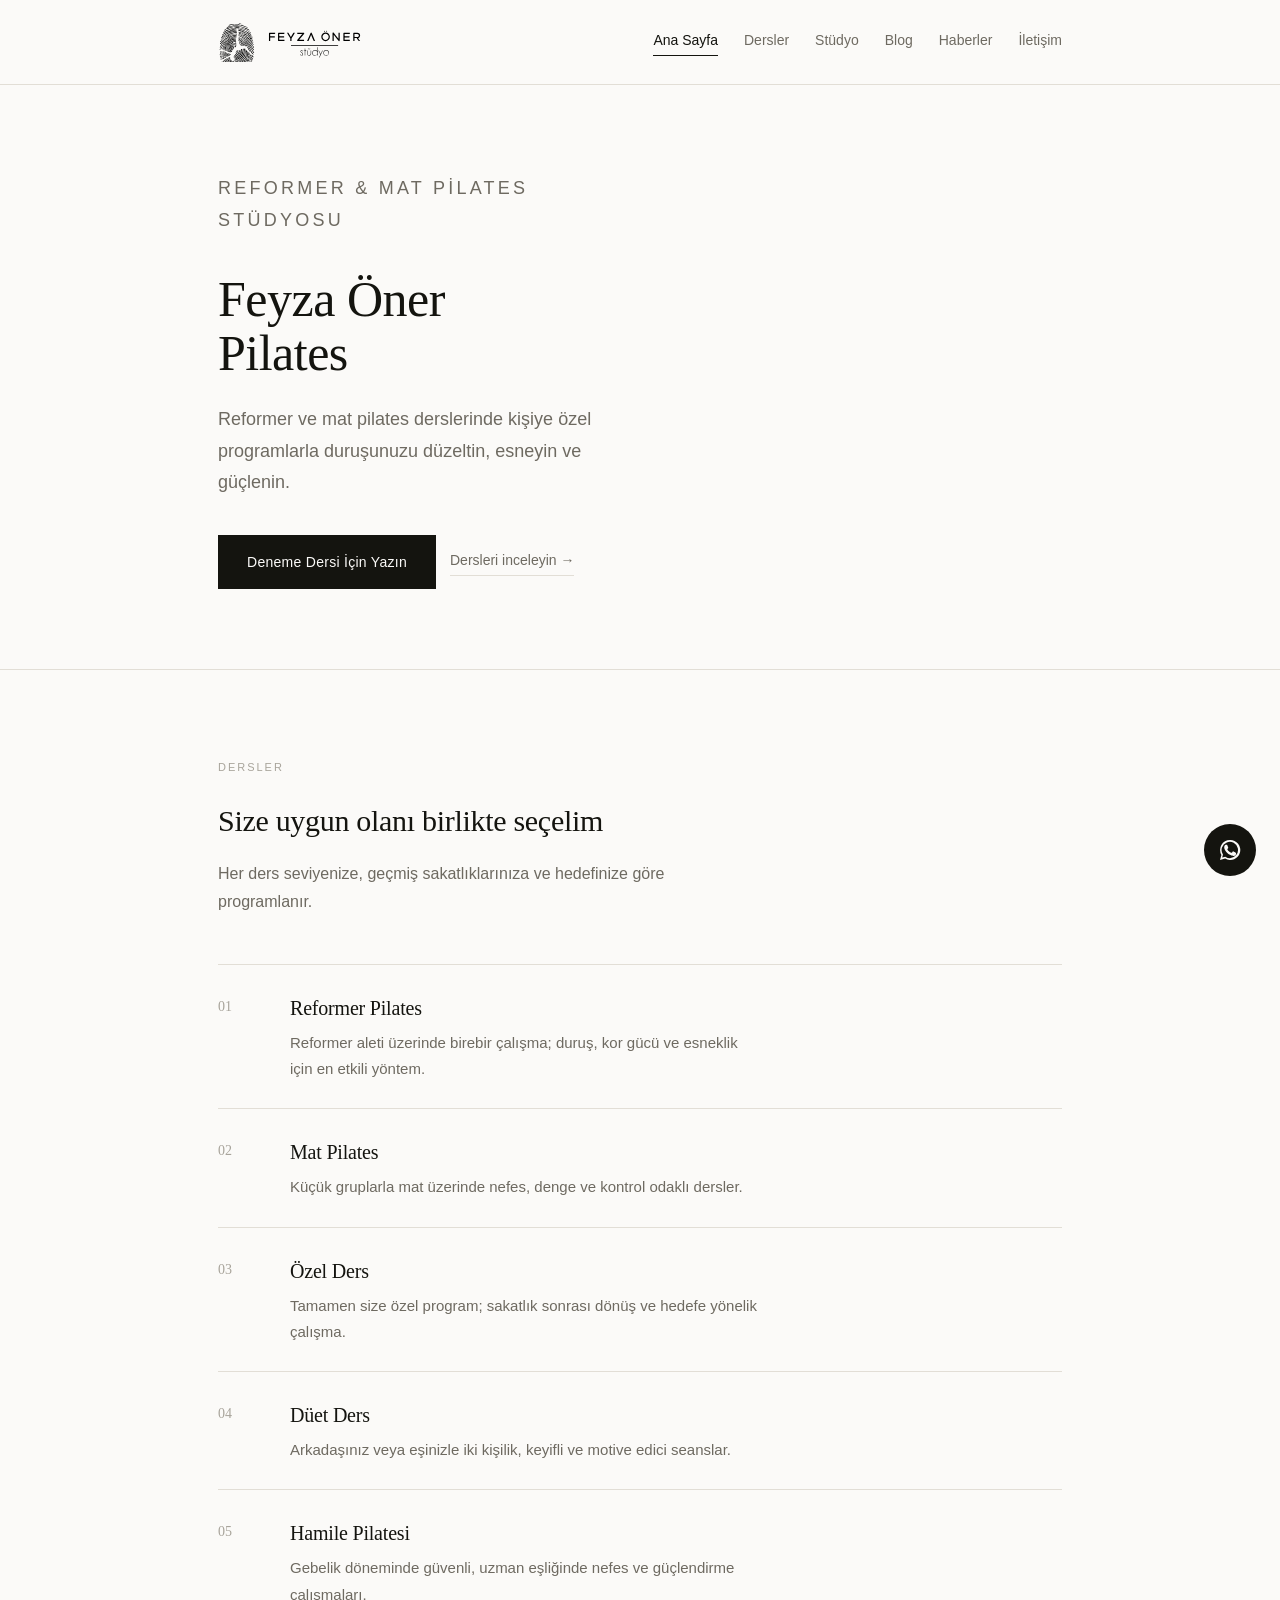
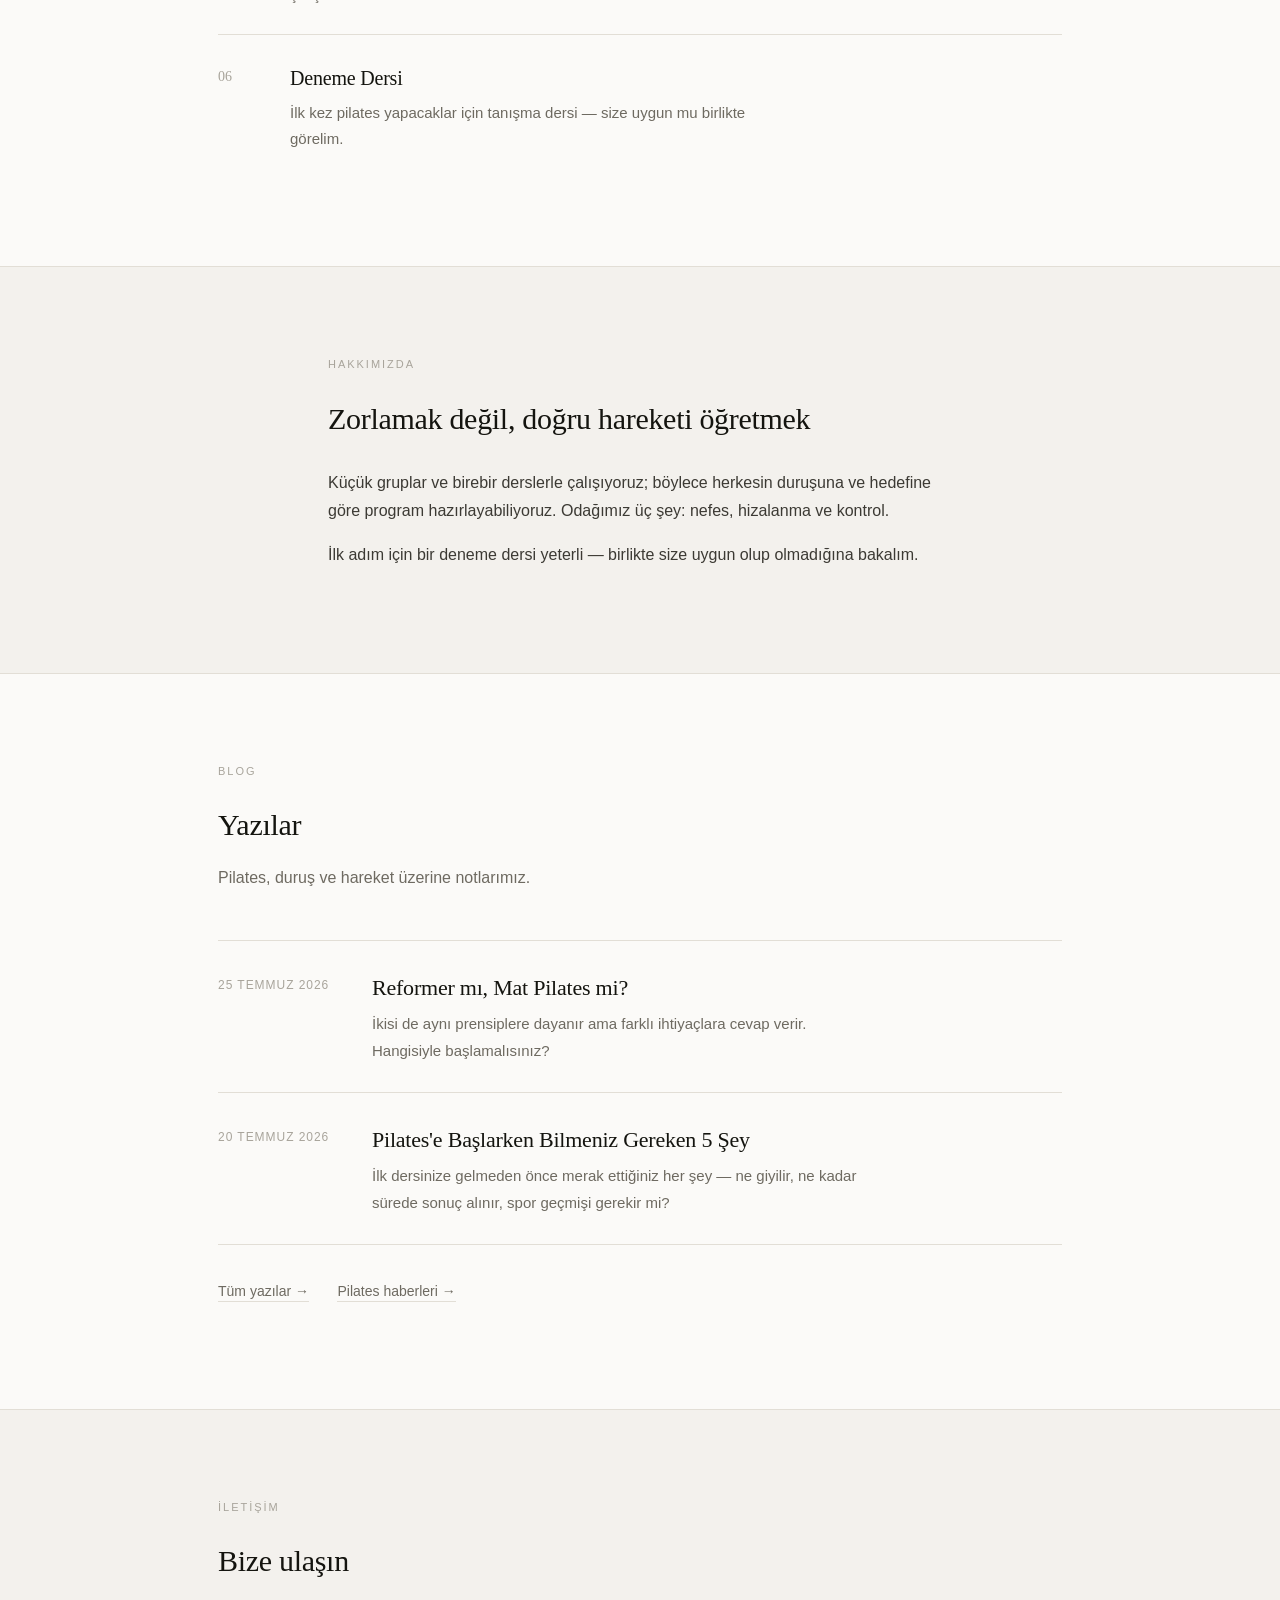
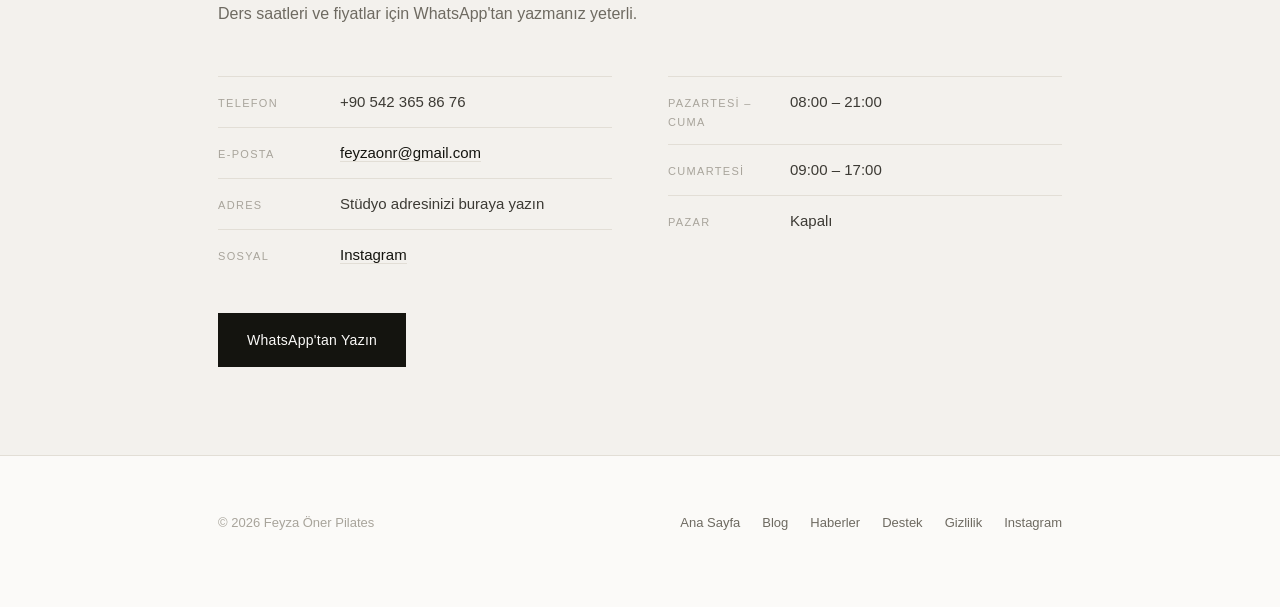
==== index.html @ 28e69641 "Site: tanitim sayfalari, blog, haberler, galeri ve otomatik is akislari" ====
<!doctype html>
<html lang="tr">
<head>
<meta charset="utf-8" />
<meta name="viewport" content="width=device-width, initial-scale=1" />
<title>Feyza Öner Pilates — Reformer ve Mat Pilates Stüdyosu</title>
<meta name="description" content="Reformer ve mat pilates dersleri, kişiye özel programlar. Deneme dersi için WhatsApp'tan yazın." />
<link rel="icon" type="image/png" href="medya/favicon.png" />
<link rel="apple-touch-icon" href="medya/favicon.png" />
<link rel="stylesheet" href="style.css" />
</head>
<body>

<header class="nav"><div class="nav-inner" data-nav></div></header>

<div class="hero">
  <div class="wrap hero-grid">
    <div class="hero-metin">
      <p class="eyebrow">Reformer &amp; Mat Pilates Stüdyosu</p>
      <h1 data-site="studyoAdi">Feyza Öner Pilates</h1>
      <p data-site="aciklama"></p>
      <div class="btn-row">
        <a class="btn btn-wa" data-wa="Merhaba, deneme dersi için bilgi almak istiyorum.">Deneme Dersi İçin Yazın</a>
        <a class="link-arrow" href="#dersler">Dersleri inceleyin →</a>
      </div>
    </div>
    <div class="hero-gorsel" id="heroGorsel"></div>
  </div>
</div>

<section id="dersler">
  <div class="wrap">
    <p class="eyebrow">Dersler</p>
    <h2>Size uygun olanı birlikte seçelim</h2>
    <p class="sub">Her ders seviyenize, geçmiş sakatlıklarınıza ve hedefinize göre programlanır.</p>
    <div class="grid" id="dersListesi"></div>
  </div>
</section>

<section id="hakkimizda" class="alt">
  <div class="wrap narrow">
    <p class="eyebrow">Hakkımızda</p>
    <h2>Zorlamak değil, doğru hareketi öğretmek</h2>
    <p style="margin-top:24px">
      Küçük gruplar ve birebir derslerle çalışıyoruz; böylece herkesin duruşuna ve
      hedefine göre program hazırlayabiliyoruz. Odağımız üç şey: nefes, hizalanma
      ve kontrol.
    </p>
    <p>
      İlk adım için bir deneme dersi yeterli — birlikte size uygun olup olmadığına
      bakalım.
    </p>
  </div>
</section>

<section id="blog">
  <div class="wrap">
    <p class="eyebrow">Blog</p>
    <h2>Yazılar</h2>
    <p class="sub">Pilates, duruş ve hareket üzerine notlarımız.</p>
    <div id="sonYazilar"></div>
    <p style="margin-top:32px">
      <a class="link-arrow" href="blog.html">Tüm yazılar →</a>
      <a class="link-arrow" href="haberler.html" style="margin-left:24px">Pilates haberleri →</a>
    </p>
  </div>
</section>

<section id="iletisim" class="alt">
  <div class="wrap">
    <p class="eyebrow">İletişim</p>
    <h2>Bize ulaşın</h2>
    <p class="sub">Ders saatleri ve fiyatlar için WhatsApp'tan yazmanız yeterli.</p>
    <div class="cols">
      <div>
        <ul class="info-list" id="iletisimBilgi"></ul>
        <a class="btn btn-wa" data-wa="Merhaba, ders saatleri hakkında bilgi almak istiyorum.">WhatsApp'tan Yazın</a>
      </div>
      <div>
        <ul class="info-list" id="saatler"></ul>
      </div>
    </div>
  </div>
</section>

<footer class="site" data-footer></footer>
<a class="wa-float" data-wa-float href="#"></a>

<script src="config.js"></script>
<script src="app.js"></script>
<script>
document.addEventListener('DOMContentLoaded', function () {
  var S = window.SITE;

  // Kapak görseli — dosya yoksa alan sessizce kaldırılır.
  if (S.kapakGorsel) {
    var img = new Image();
    img.src = S.kapakGorsel;
    img.alt = S.studyoAdi || '';
    img.onload = function () { document.getElementById('heroGorsel').appendChild(img); };
    img.onerror = function () {
      var el = document.getElementById('heroGorsel');
      if (el) el.remove();
    };
  } else {
    var bos = document.getElementById('heroGorsel');
    if (bos) bos.remove();
  }

  document.getElementById('dersListesi').innerHTML = (S.dersler || [])
    .map(function (d) {
      return '<div class="card"><h3>' + d.ad + '</h3><p>' + d.metin + '</p></div>';
    })
    .join('');

  document.getElementById('saatler').innerHTML = (S.calismaSaatleri || [])
    .map(function (s) {
      return '<li><span class="k">' + s.gun + '</span><span>' + s.saat + '</span></li>';
    })
    .join('');

  var bilgi = [];
  if (S.telefonGorunen) bilgi.push('<li><span class="k">Telefon</span><span>' + S.telefonGorunen + '</span></li>');
  if (S.eposta) bilgi.push('<li><span class="k">E-posta</span><span><a href="mailto:' + S.eposta + '">' + S.eposta + '</a></span></li>');
  if (S.adres) bilgi.push('<li><span class="k">Adres</span><span>' + S.adres + '</span></li>');
  var sosyal = window.sosyalListe();
  if (sosyal.length) {
    bilgi.push(
      '<li><span class="k">Sosyal</span><span>' +
      sosyal.map(function (o) {
        return '<a href="' + o.href + '" target="_blank" rel="noopener">' + o.ad + '</a>';
      }).join(' · ') +
      '</span></li>'
    );
  }
  document.getElementById('iletisimBilgi').innerHTML = bilgi.join('');

  window.yazilariGetir().then(function (liste) {
    var el = document.getElementById('sonYazilar');
    if (!liste.length) {
      el.innerHTML = '<p class="empty">Yakında ilk yazımız burada olacak.</p>';
      return;
    }
    el.innerHTML = liste.slice(0, 3).map(window.yaziKarti).join('');
  });
});
</script>
</body>
</html>
---- style.css ----
/* Feyza Öner Pilates — minimalist, tipografi odaklı editoryal tasarım */
:root {
  --paper: #FBFAF8;
  --paper-alt: #F3F1ED;
  --ink: #14140F;
  --ink-2: #3C3A34;
  --ink-3: #6E6A61;
  --ink-4: #A8A49B;
  --rule: #E2DED6;
  --accent: #4A5B4B;
  color-scheme: light;
}

* { box-sizing: border-box; }

html { -webkit-text-size-adjust: 100%; }

body {
  margin: 0;
  font-family: -apple-system, BlinkMacSystemFont, "Segoe UI", Roboto, Helvetica, Arial, sans-serif;
  font-size: 16px;
  line-height: 1.75;
  background: var(--paper);
  color: var(--ink-2);
  -webkit-font-smoothing: antialiased;
}

h1, h2, h3, .serif {
  font-family: ui-serif, Georgia, "Times New Roman", serif;
  font-weight: 400;
  color: var(--ink);
  letter-spacing: -0.01em;
}

img { max-width: 100%; height: auto; display: block; }
a { color: var(--ink); text-decoration: none; }

.wrap { max-width: 900px; margin: 0 auto; padding: 0 28px; }
.narrow { max-width: 680px; }

/* Küçük büyük harfli etiket */
.eyebrow {
  font-size: 11px;
  letter-spacing: 0.18em;
  text-transform: uppercase;
  color: var(--ink-4);
  margin: 0 0 18px;
}

/* Üst menü */
header.nav {
  border-bottom: 1px solid var(--rule);
  background: var(--paper);
}
.nav-inner {
  display: flex; align-items: center; justify-content: space-between;
  gap: 20px; height: 84px; max-width: 900px; margin: 0 auto; padding: 0 28px;
}
.brand {
  font-family: ui-serif, Georgia, serif;
  font-size: 18px; color: var(--ink); letter-spacing: -0.01em; white-space: nowrap;
  display: flex; align-items: center; gap: 11px;
}
.brand-isaret { height: 40px; width: auto; }
.brand-yazi { height: 31px; width: auto; }
.nav-links { display: flex; gap: 26px; }
.nav-links a {
  font-size: 14px; color: var(--ink-3); padding-bottom: 2px;
  border-bottom: 1px solid transparent;
}
.nav-links a:hover { color: var(--ink); }
.nav-links a.active { color: var(--ink); border-bottom-color: var(--ink); }

/* Giriş bölümü */
.hero { padding: 88px 0 80px; border-bottom: 1px solid var(--rule); }
.hero-grid {
  display: grid; grid-template-columns: 1fr 0.85fr; gap: 56px; align-items: center;
}
.hero h1 {
  font-size: 50px; line-height: 1.08; margin: 0 0 24px; max-width: 14ch;
}
.hero p {
  font-size: 18px; color: var(--ink-3); max-width: 44ch; margin: 0 0 36px;
}
.hero-gorsel img {
  width: 100%; aspect-ratio: 4 / 5; object-fit: cover; background: var(--paper-alt);
}

/* Bağlantı ve düğmeler */
.btn {
  display: inline-block; font-size: 14px; letter-spacing: 0.02em;
  padding: 14px 28px; border: 1px solid var(--ink); color: var(--ink);
  background: transparent; transition: background .18s ease, color .18s ease;
}
.btn:hover { background: var(--ink); color: var(--paper); }
.btn-wa { background: var(--ink); color: var(--paper); border-color: var(--ink); }
.btn-wa:hover { background: transparent; color: var(--ink); }
.btn-row { display: flex; gap: 14px; flex-wrap: wrap; align-items: center; }
.link-arrow { font-size: 14px; color: var(--ink-3); border-bottom: 1px solid var(--rule); padding-bottom: 2px; }
.link-arrow:hover { color: var(--ink); border-bottom-color: var(--ink); }

/* Bölümler */
section { padding: 88px 0; border-bottom: 1px solid var(--rule); }
section h2 { font-size: 30px; margin: 0 0 12px; }
section .sub { color: var(--ink-3); margin: 0 0 48px; max-width: 52ch; }
.alt { background: var(--paper-alt); }

/* Numaralı liste görünümlü hizmetler */
.grid { counter-reset: sira; }
.grid .card {
  counter-increment: sira;
  display: grid; grid-template-columns: 52px 1fr; gap: 4px 20px;
  padding: 26px 0; border-top: 1px solid var(--rule);
}
.grid .card::before {
  content: counter(sira, decimal-leading-zero);
  grid-row: 1 / span 2;
  font-family: ui-serif, Georgia, serif; font-size: 14px; color: var(--ink-4);
  padding-top: 4px;
}
.grid .card h3 { font-size: 20px; margin: 0; }
.grid .card p { margin: 0; color: var(--ink-3); font-size: 15px; max-width: 56ch; }

/* Blog listesi — kutusuz satırlar */
a.post {
  display: grid; grid-template-columns: 130px 1fr; gap: 4px 24px;
  padding: 28px 0; border-top: 1px solid var(--rule); color: inherit;
}
a.post:last-child { border-bottom: 1px solid var(--rule); }
a.post .date {
  grid-row: 1 / span 2;
  font-size: 12px; letter-spacing: 0.08em; text-transform: uppercase;
  color: var(--ink-4); padding-top: 6px;
}
a.post h3 { font-size: 22px; margin: 0; transition: opacity .18s ease; }
a.post p { margin: 0; color: var(--ink-3); font-size: 15px; max-width: 60ch; }
a.post:hover h3 { opacity: .6; }

/* İletişim */
.cols { display: grid; grid-template-columns: 1fr 1fr; gap: 56px; }
.info-list { list-style: none; padding: 0; margin: 0 0 32px; }
.info-list li {
  display: grid; grid-template-columns: 110px 1fr; gap: 12px;
  padding: 12px 0; border-top: 1px solid var(--rule); font-size: 15px;
}
.info-list .k {
  font-size: 11px; letter-spacing: 0.12em; text-transform: uppercase;
  color: var(--ink-4); padding-top: 5px;
}
.info-list a { border-bottom: 1px solid var(--rule); }

/* Yazı içeriği */
article.post-body { padding: 72px 0 40px; }
article.post-body h1 { font-size: 40px; line-height: 1.15; margin: 0 0 16px; max-width: 20ch; }
article.post-body .meta {
  font-size: 12px; letter-spacing: 0.1em; text-transform: uppercase;
  color: var(--ink-4); margin-bottom: 48px;
  padding-bottom: 24px; border-bottom: 1px solid var(--rule);
}
article.post-body h2 { font-size: 24px; margin: 48px 0 12px; }
article.post-body h3 { font-size: 19px; margin: 32px 0 8px; }
article.post-body p { margin: 0 0 22px; font-size: 17px; }
article.post-body ul, article.post-body ol { padding-left: 20px; margin: 0 0 22px; }
article.post-body li { margin-bottom: 10px; font-size: 17px; }
article.post-body blockquote {
  margin: 36px 0; padding: 0 0 0 24px; border-left: 1px solid var(--ink);
  font-family: ui-serif, Georgia, serif; font-size: 20px; line-height: 1.6; color: var(--ink);
}
article.post-body img { margin: 36px 0; }
article.post-body code {
  font-size: 90%; background: var(--paper-alt); padding: 2px 6px;
}
article.post-body a { border-bottom: 1px solid var(--rule); }
.post-body table {
  width: 100%; border-collapse: collapse; margin: 36px 0; font-size: 15px;
  display: block; overflow-x: auto;
}
.post-body th, .post-body td {
  border-bottom: 1px solid var(--rule); padding: 14px 16px 14px 0; text-align: left;
  vertical-align: top;
}
.post-body th {
  font-size: 11px; letter-spacing: 0.12em; text-transform: uppercase;
  color: var(--ink-4); font-weight: 400; border-bottom-color: var(--ink);
}
.post-body td { color: var(--ink-2); }

/* WhatsApp — sade koyu daire */
.wa-float {
  position: fixed; right: 24px; bottom: 24px; z-index: 30;
  width: 52px; height: 52px; border-radius: 50%;
  background: var(--ink); color: var(--paper);
  display: flex; align-items: center; justify-content: center;
  transition: transform .18s ease;
}
.wa-float:hover { transform: translateY(-2px); }
.wa-float svg { width: 24px; height: 24px; fill: var(--paper); }

/* Alt bilgi */
footer.site {
  padding: 56px 0 72px; color: var(--ink-4); font-size: 13px;
}
footer.site .wrap { display: flex; justify-content: space-between; gap: 20px; flex-wrap: wrap; }
footer.site nav { display: flex; gap: 22px; }
footer.site a { color: var(--ink-3); }
footer.site a:hover { color: var(--ink); }

.empty { color: var(--ink-4); padding: 40px 0; font-size: 15px; }

/* Haber kaynağı etiketi */
.kaynak { color: var(--ink-4); }

/* Galeri */
.medya-grid {
  display: grid; grid-template-columns: repeat(auto-fill, minmax(260px, 1fr));
  gap: 28px 24px;
}
.medya { margin: 0; }
.medya img, .medya video { width: 100%; display: block; background: var(--paper-alt); }
.medya-genis { grid-column: 1 / -1; max-width: 720px; }
.oran-16-9 { position: relative; padding-top: 56.25%; background: var(--paper-alt); }
.oran-16-9 iframe {
  position: absolute; inset: 0; width: 100%; height: 100%; border: 0;
}
.medya figcaption {
  font-size: 13px; color: var(--ink-3); padding-top: 10px;
  border-top: 1px solid var(--rule); margin-top: 10px;
}

@media (max-width: 780px) {
  .wrap { padding: 0 22px; }
  /* Menü iki satıra iner; bağlantılar yatayda kayabilir (çubuk gizli). */
  .nav-inner {
    height: auto; padding: 14px 0 0; flex-direction: column;
    align-items: stretch; gap: 10px;
  }
  .brand { padding: 0 22px; }
  .nav-links {
    gap: 20px; padding: 0 22px 12px; overflow-x: auto;
    scrollbar-width: none; -ms-overflow-style: none;
  }
  .nav-links::-webkit-scrollbar { display: none; }
  .nav-links a { font-size: 13px; white-space: nowrap; }
  .hero { padding: 48px 0 48px; }
  .hero-grid { grid-template-columns: 1fr; gap: 36px; }
  .hero h1 { font-size: 36px; max-width: none; }
  .hero p { font-size: 17px; }
  .hero-gorsel img { aspect-ratio: 3 / 2; }
  .brand-isaret { height: 32px; }
  .brand-yazi { height: 25px; }
  section { padding: 56px 0; }
  section h2 { font-size: 25px; }
  section .sub { margin-bottom: 32px; }
  .cols { grid-template-columns: 1fr; gap: 40px; }
  a.post { grid-template-columns: 1fr; gap: 8px; padding: 22px 0; }
  a.post .date { grid-row: auto; padding-top: 0; }
  a.post h3 { font-size: 20px; }
  .grid .card { grid-template-columns: 34px 1fr; gap: 4px 14px; padding: 22px 0; }
  article.post-body { padding: 48px 0 32px; }
  article.post-body h1 { font-size: 30px; }
  article.post-body p, article.post-body li { font-size: 16px; }
  footer.site .wrap { flex-direction: column; gap: 14px; }
}
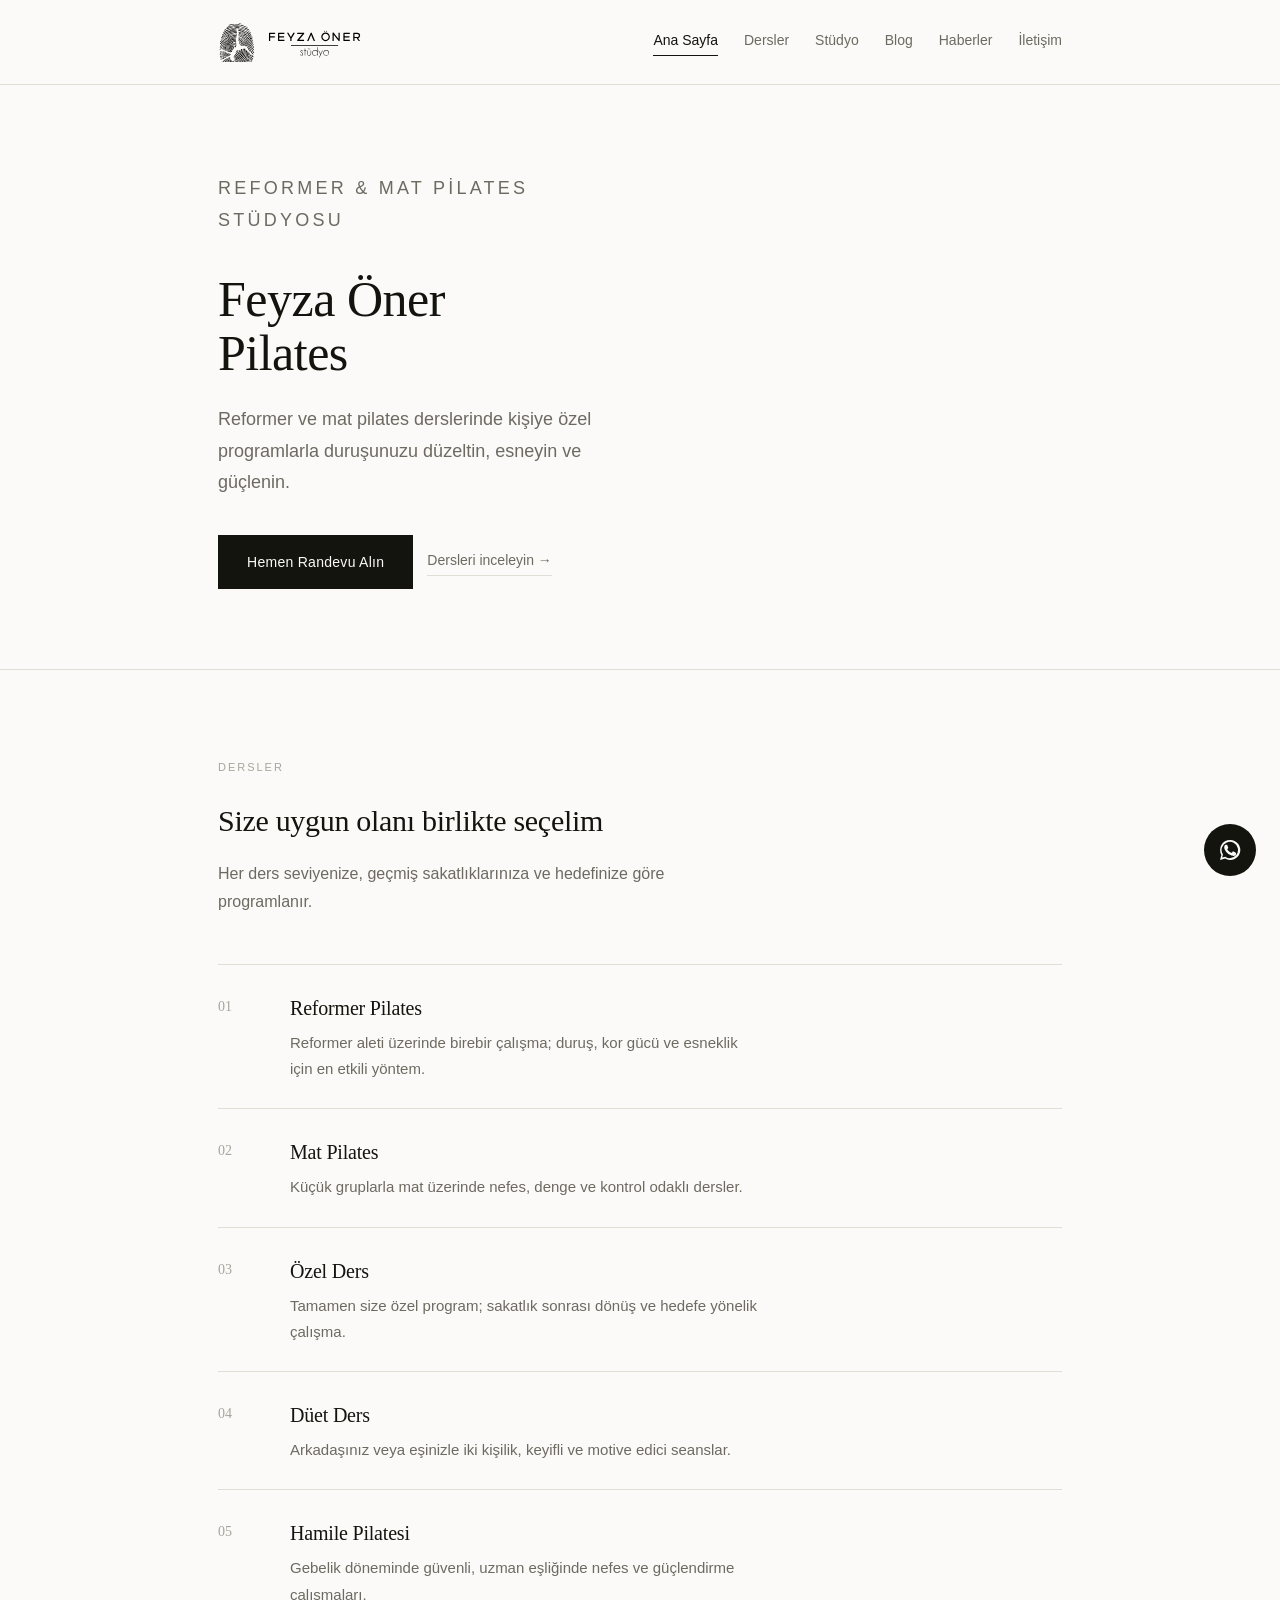
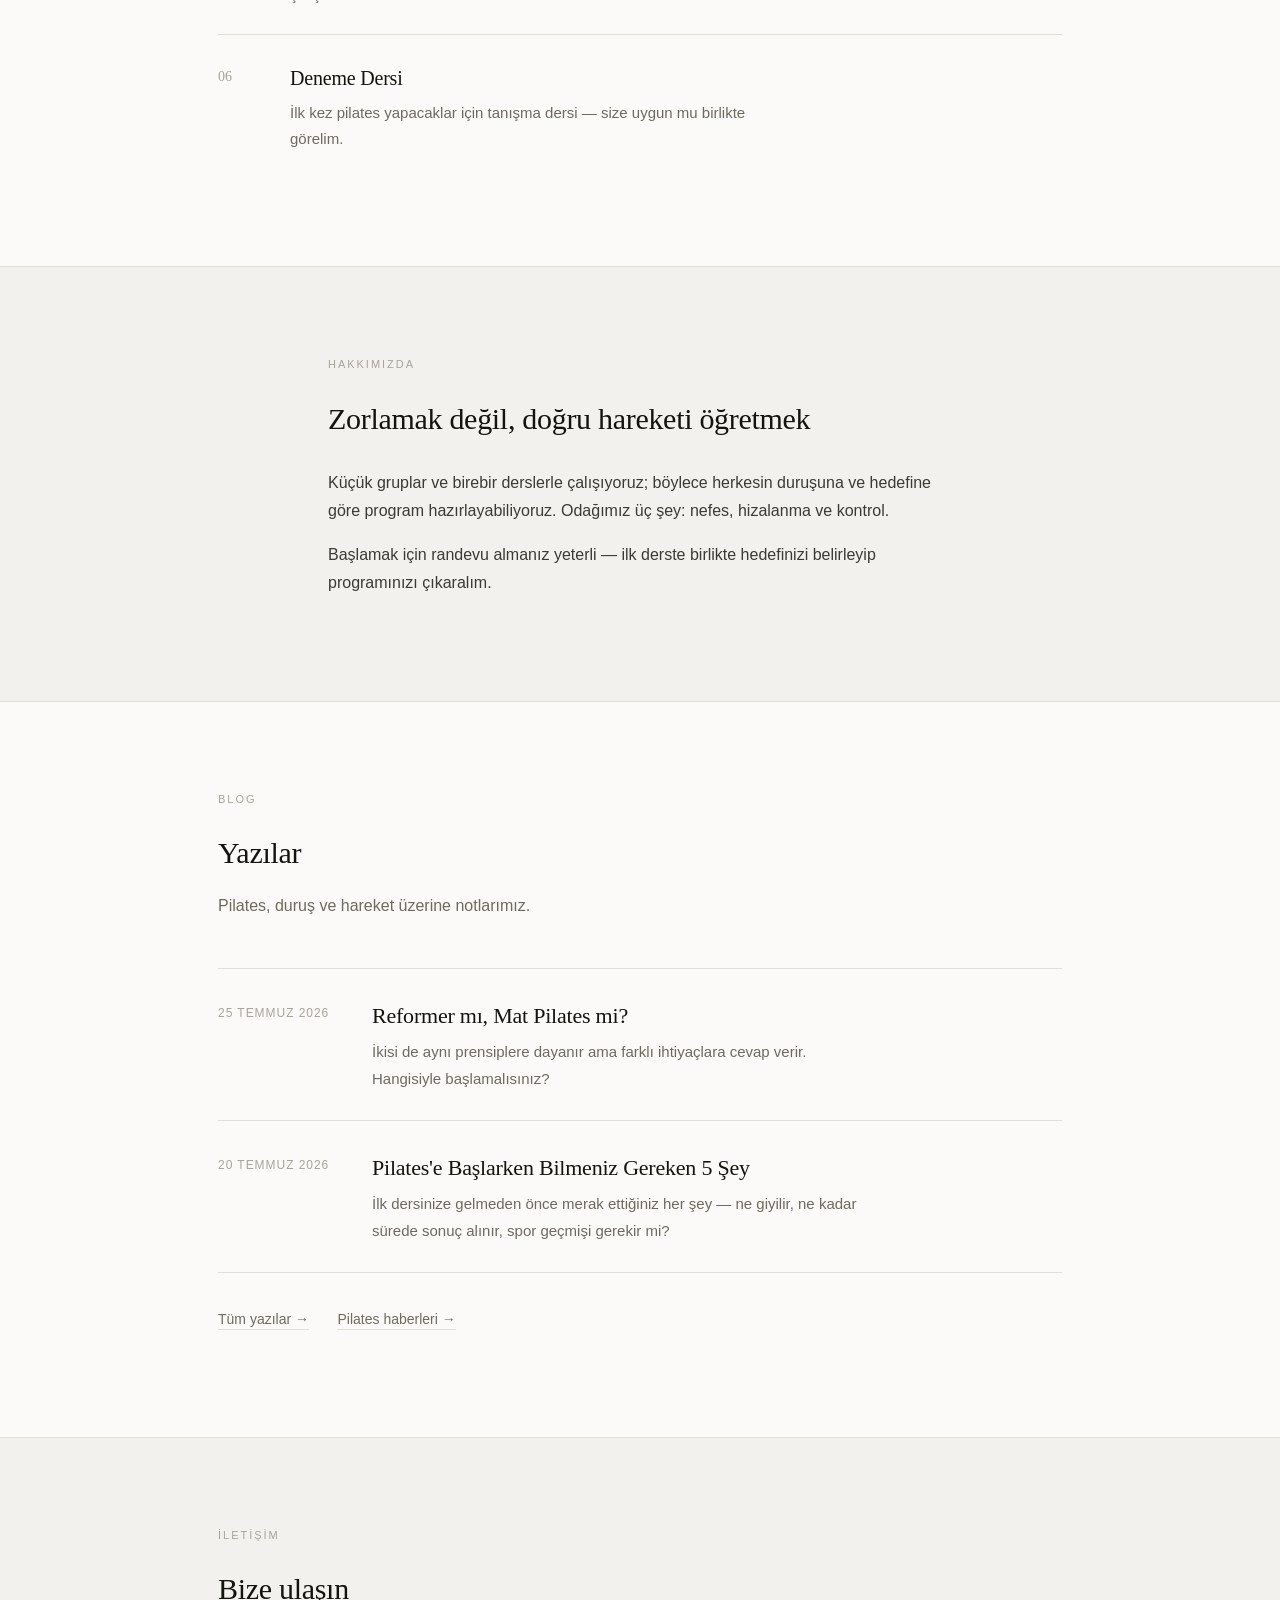
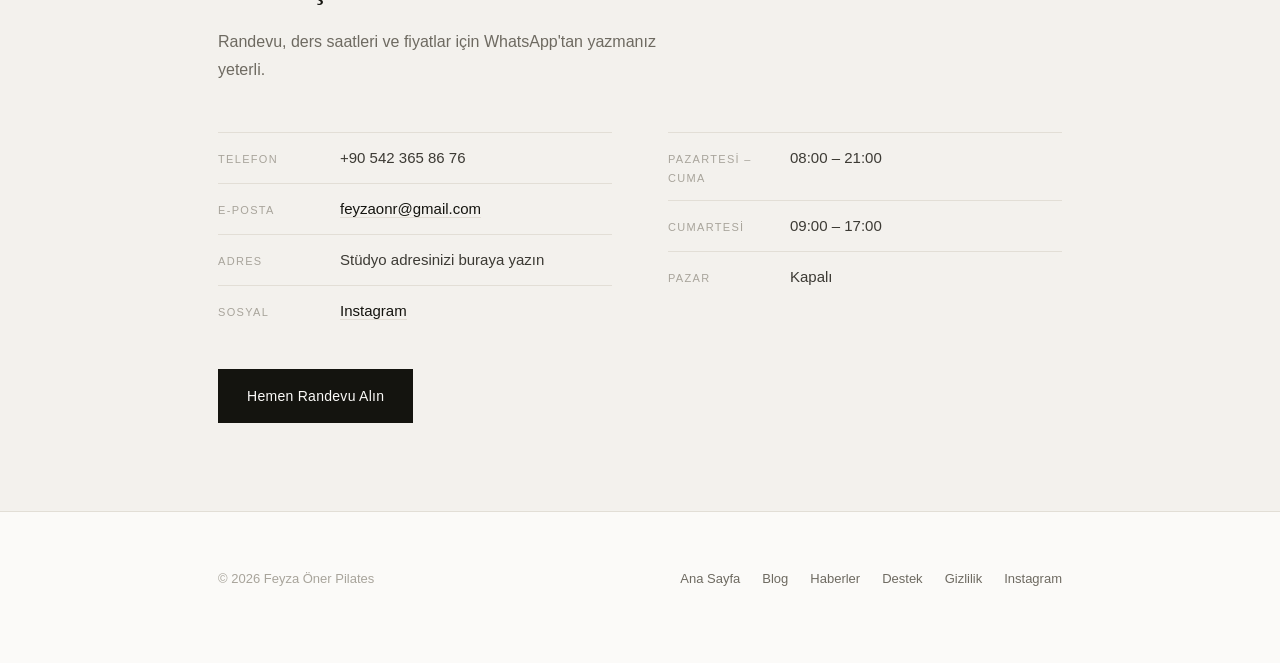
==== commit 28e82577: "Ana sayfa: Hemen Randevu Alin cagrisi" ====
--- a/index.html
+++ b/index.html
@@ -4,7 +4,7 @@
 <meta charset="utf-8" />
 <meta name="viewport" content="width=device-width, initial-scale=1" />
 <title>Feyza Öner Pilates — Reformer ve Mat Pilates Stüdyosu</title>
-<meta name="description" content="Reformer ve mat pilates dersleri, kişiye özel programlar. Deneme dersi için WhatsApp'tan yazın." />
+<meta name="description" content="Reformer ve mat pilates dersleri, kişiye özel programlar. Randevu için WhatsApp'tan yazın." />
 <link rel="icon" type="image/png" href="medya/favicon.png" />
 <link rel="apple-touch-icon" href="medya/favicon.png" />
 <link rel="stylesheet" href="style.css" />
@@ -20,7 +20,7 @@
       <h1 data-site="studyoAdi">Feyza Öner Pilates</h1>
       <p data-site="aciklama"></p>
       <div class="btn-row">
-        <a class="btn btn-wa" data-wa="Merhaba, deneme dersi için bilgi almak istiyorum.">Deneme Dersi İçin Yazın</a>
+        <a class="btn btn-wa" data-wa="Merhaba, randevu almak istiyorum.">Hemen Randevu Alın</a>
         <a class="link-arrow" href="#dersler">Dersleri inceleyin →</a>
       </div>
     </div>
@@ -47,8 +47,8 @@
       ve kontrol.
     </p>
     <p>
-      İlk adım için bir deneme dersi yeterli — birlikte size uygun olup olmadığına
-      bakalım.
+      Başlamak için randevu almanız yeterli — ilk derste birlikte hedefinizi
+      belirleyip programınızı çıkaralım.
     </p>
   </div>
 </section>
@@ -70,11 +70,11 @@
   <div class="wrap">
     <p class="eyebrow">İletişim</p>
     <h2>Bize ulaşın</h2>
-    <p class="sub">Ders saatleri ve fiyatlar için WhatsApp'tan yazmanız yeterli.</p>
+    <p class="sub">Randevu, ders saatleri ve fiyatlar için WhatsApp'tan yazmanız yeterli.</p>
     <div class="cols">
       <div>
         <ul class="info-list" id="iletisimBilgi"></ul>
-        <a class="btn btn-wa" data-wa="Merhaba, ders saatleri hakkında bilgi almak istiyorum.">WhatsApp'tan Yazın</a>
+        <a class="btn btn-wa" data-wa="Merhaba, randevu almak istiyorum.">Hemen Randevu Alın</a>
       </div>
       <div>
         <ul class="info-list" id="saatler"></ul>
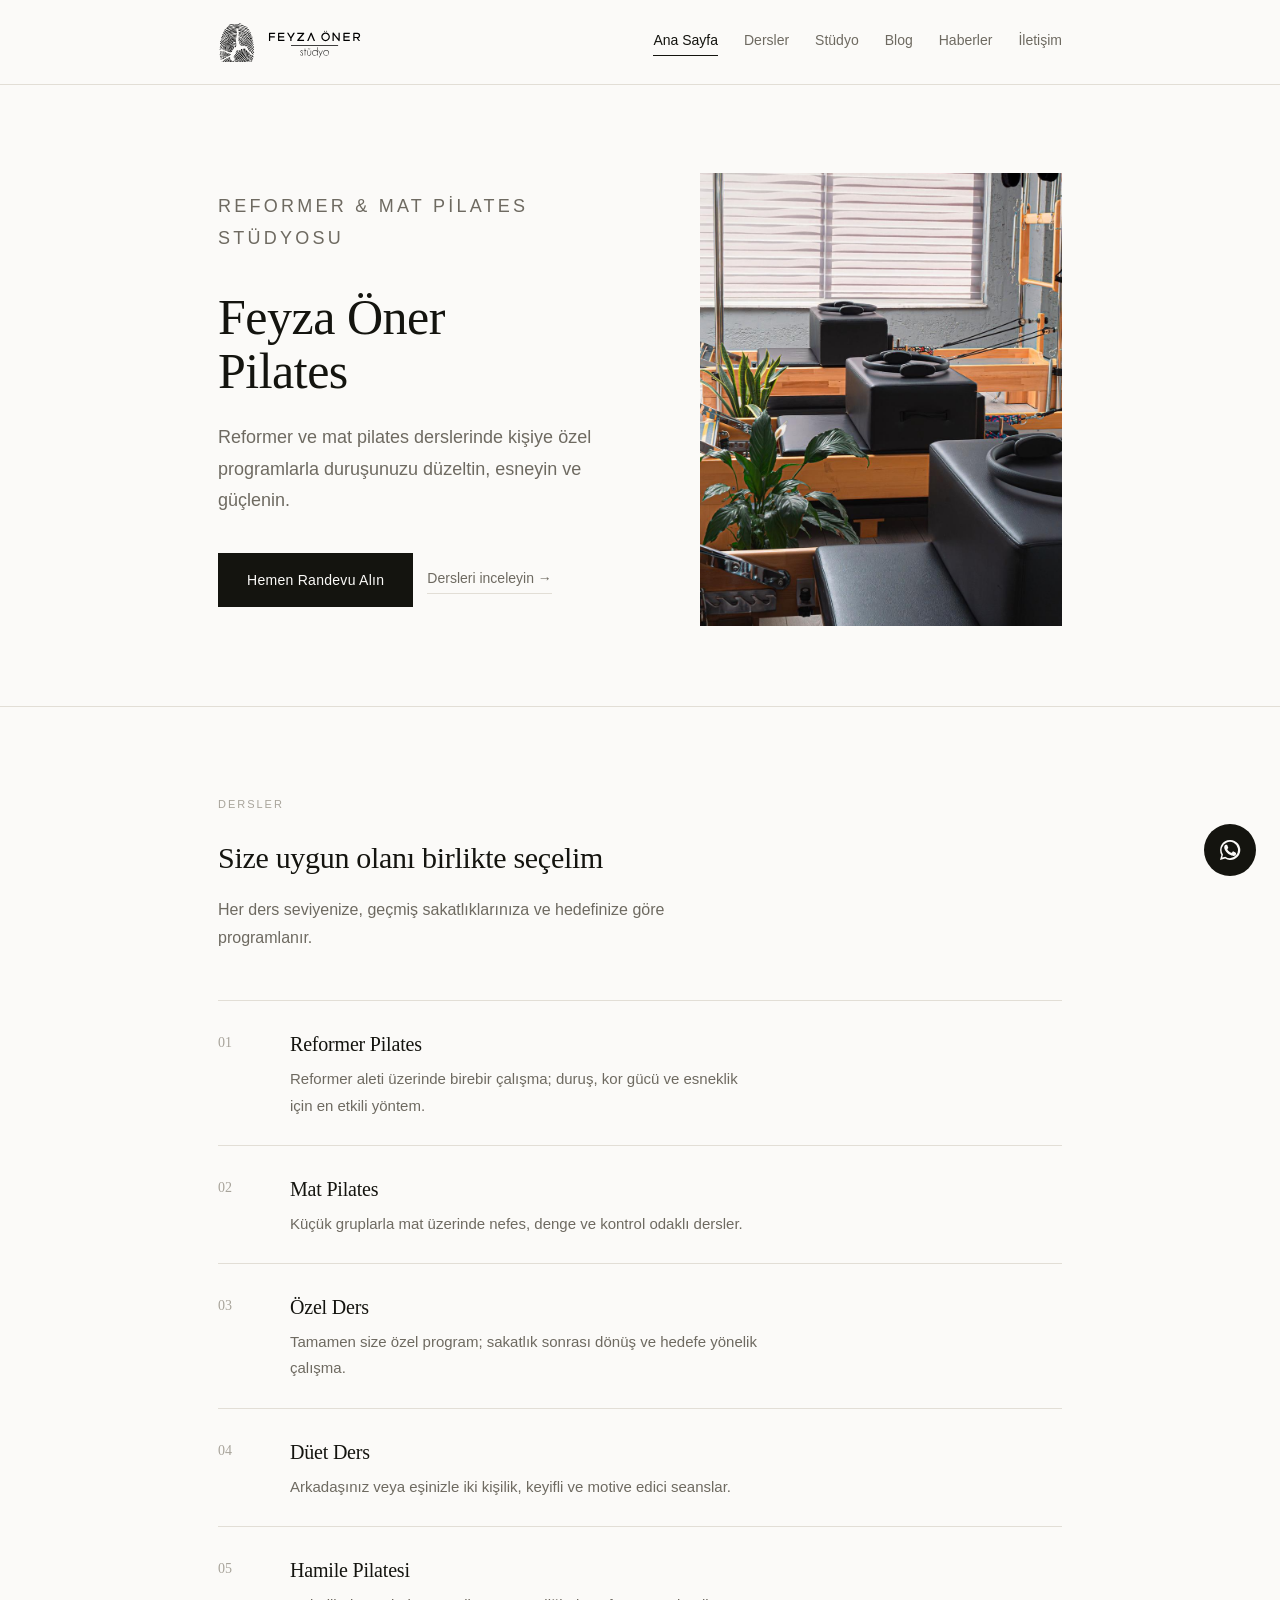
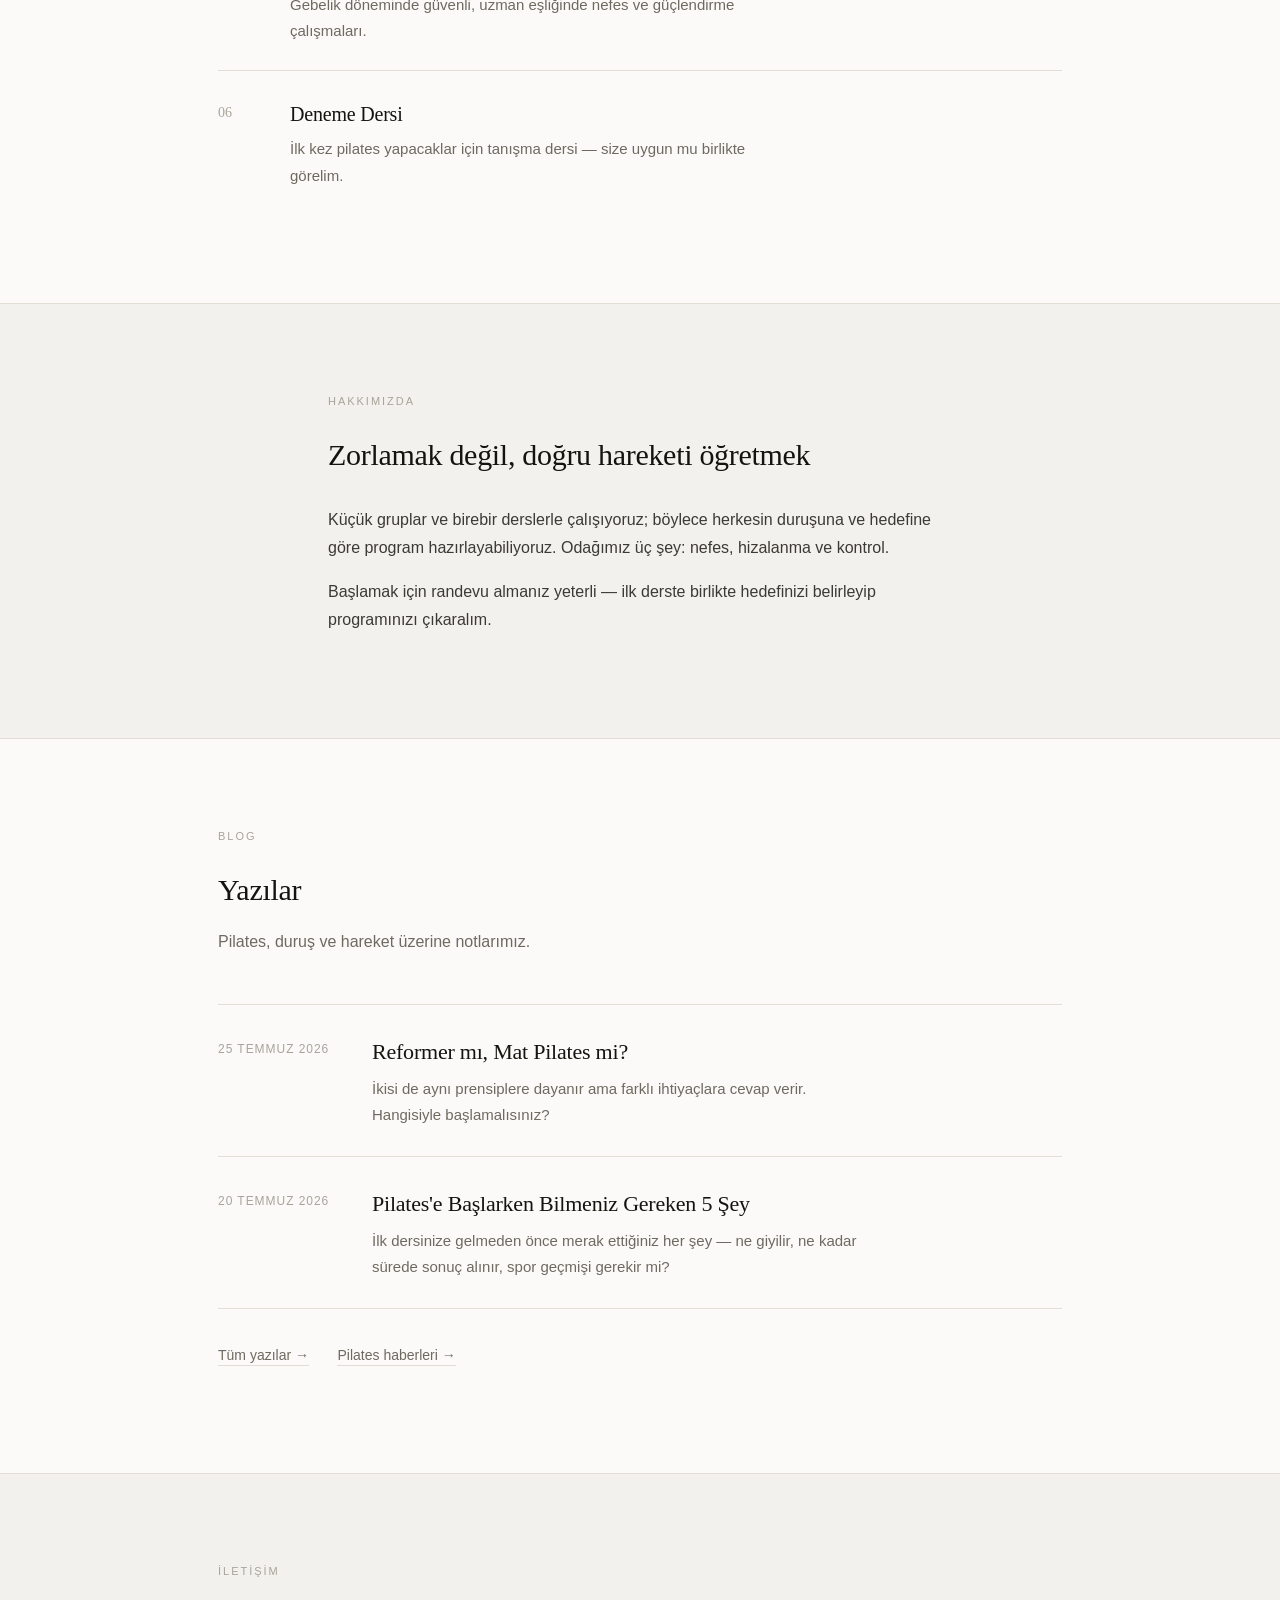
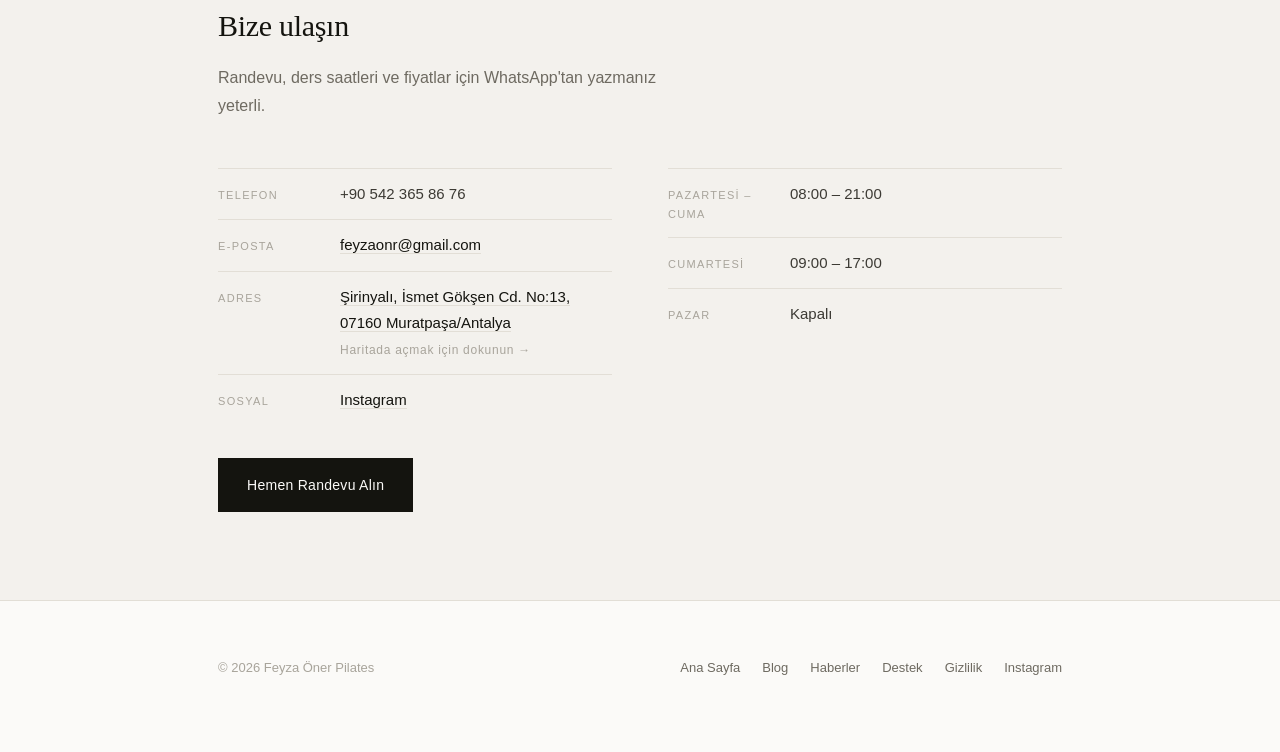
==== commit 6aaf47fe: "Adres eklendi ve haritada acilabilir hale getirildi" ====
--- a/index.html
+++ b/index.html
@@ -122,7 +122,17 @@
   var bilgi = [];
   if (S.telefonGorunen) bilgi.push('<li><span class="k">Telefon</span><span>' + S.telefonGorunen + '</span></li>');
   if (S.eposta) bilgi.push('<li><span class="k">E-posta</span><span><a href="mailto:' + S.eposta + '">' + S.eposta + '</a></span></li>');
-  if (S.adres) bilgi.push('<li><span class="k">Adres</span><span>' + S.adres + '</span></li>');
+  if (S.adres) {
+    var harita = window.haritaLinki();
+    bilgi.push(
+      '<li><span class="k">Adres</span><span>' +
+      (harita
+        ? '<a href="' + harita + '" target="_blank" rel="noopener">' + S.adres +
+          '</a><br><span class="harita-ipucu">Haritada açmak için dokunun →</span>'
+        : S.adres) +
+      '</span></li>'
+    );
+  }
   var sosyal = window.sosyalListe();
   if (sosyal.length) {
     bilgi.push(
--- a/style.css
+++ b/style.css
@@ -148,6 +148,10 @@
   color: var(--ink-4); padding-top: 5px;
 }
 .info-list a { border-bottom: 1px solid var(--rule); }
+.harita-ipucu {
+  display: inline-block; margin-top: 4px;
+  font-size: 12px; letter-spacing: 0.06em; color: var(--ink-4);
+}
 
 /* Yazı içeriği */
 article.post-body { padding: 72px 0 40px; }
@@ -216,7 +220,11 @@
   gap: 28px 24px;
 }
 .medya { margin: 0; }
-.medya img, .medya video { width: 100%; display: block; background: var(--paper-alt); }
+/* Tüm görseller aynı oranda kırpılır; ızgara hizalı ve düzenli görünür. */
+.medya img, .medya video {
+  width: 100%; display: block; background: var(--paper-alt);
+  aspect-ratio: 4 / 5; object-fit: cover; object-position: center;
+}
 .medya-genis { grid-column: 1 / -1; max-width: 720px; }
 .oran-16-9 { position: relative; padding-top: 56.25%; background: var(--paper-alt); }
 .oran-16-9 iframe {
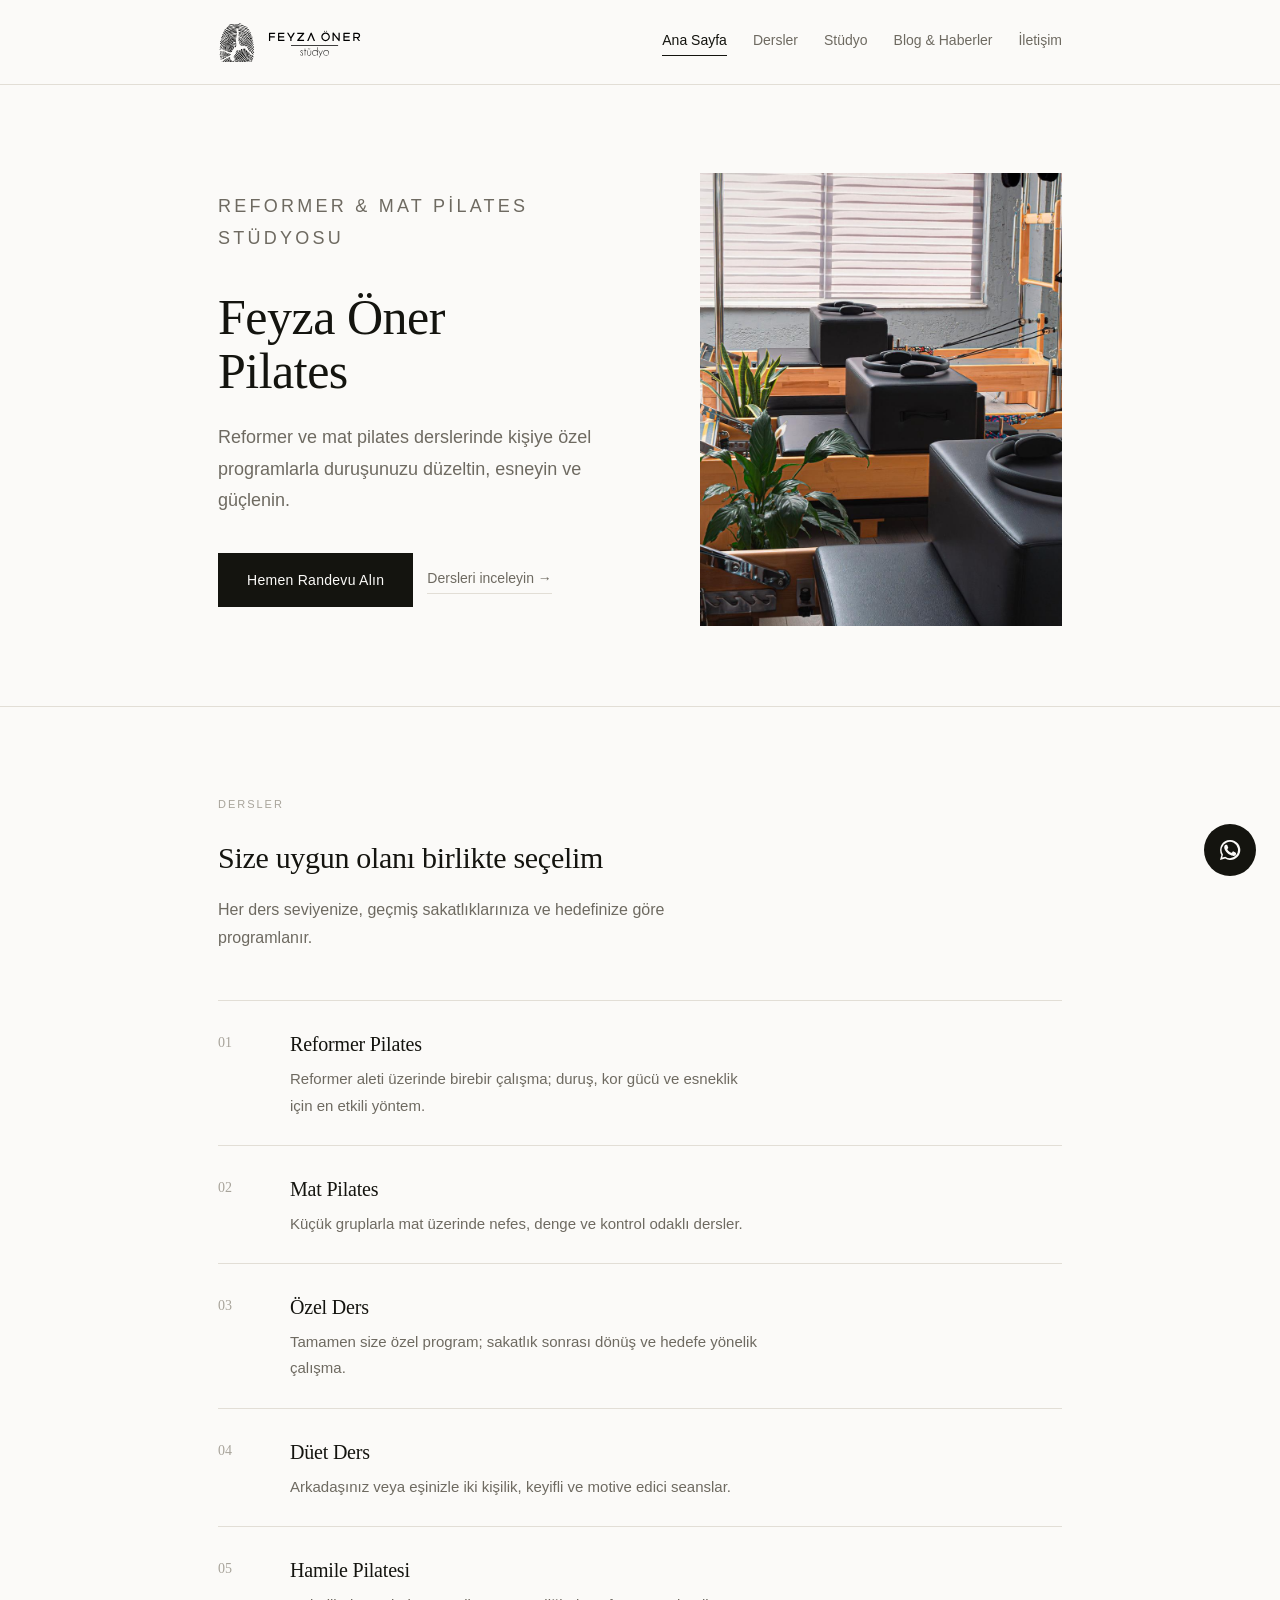
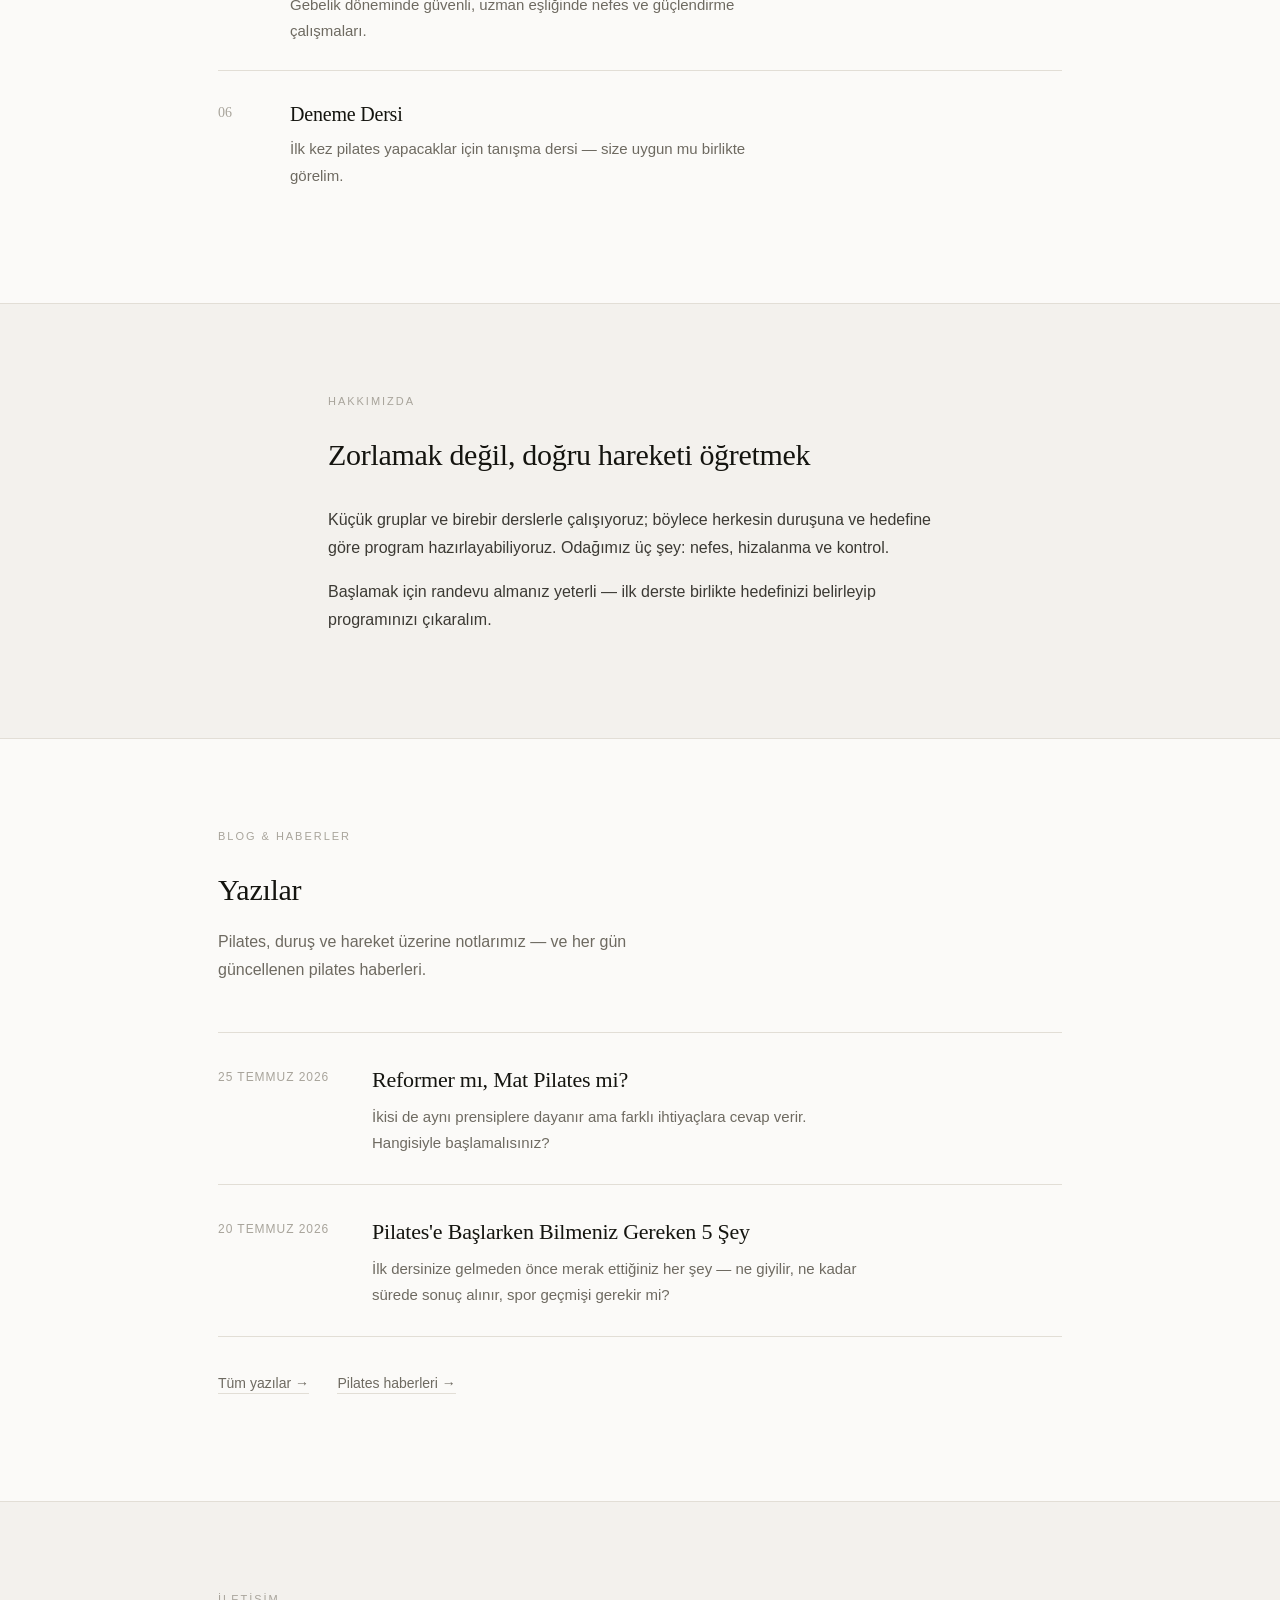
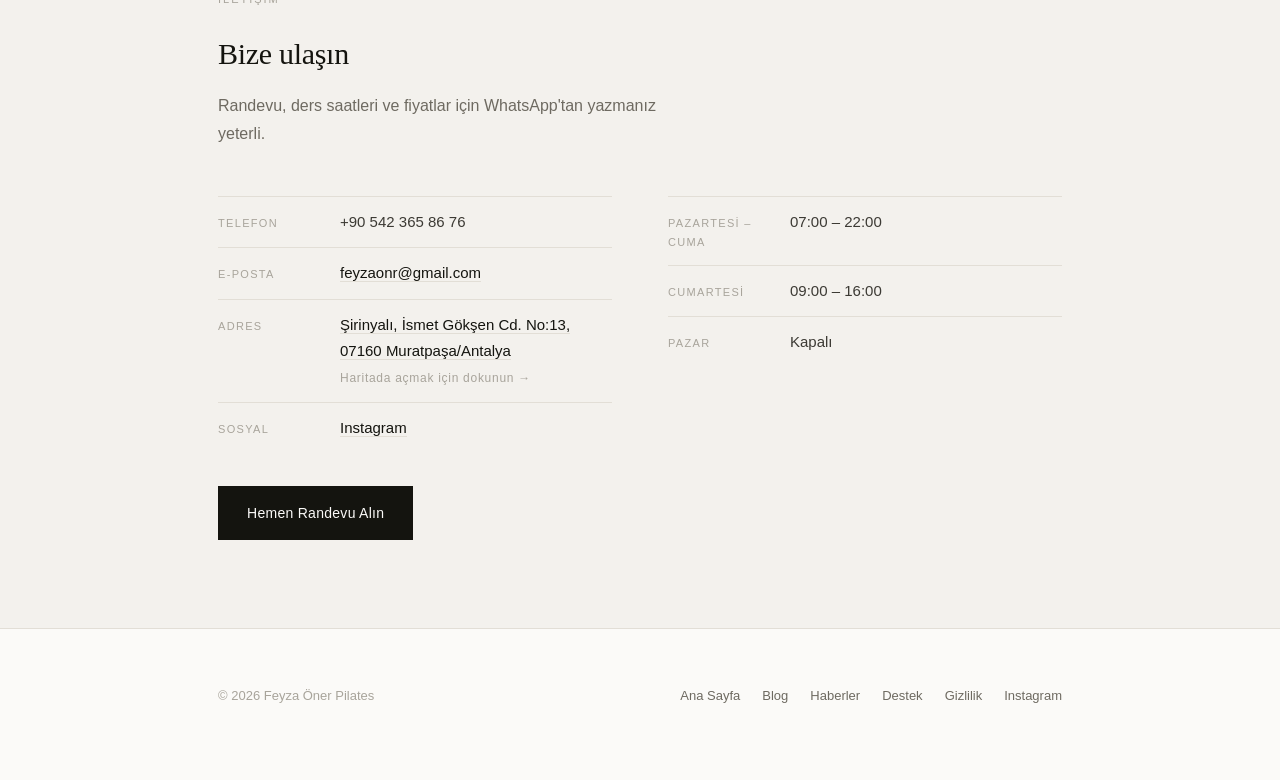
==== commit c9d692d3: "Blog ve haberler tek sayfada; Jekyll kapatildi, haber toplayici duzeltildi - blog.html artik hem yaz" ====
--- a/index.html
+++ b/index.html
@@ -55,13 +55,13 @@
 
 <section id="blog">
   <div class="wrap">
-    <p class="eyebrow">Blog</p>
+    <p class="eyebrow">Blog &amp; Haberler</p>
     <h2>Yazılar</h2>
-    <p class="sub">Pilates, duruş ve hareket üzerine notlarımız.</p>
+    <p class="sub">Pilates, duruş ve hareket üzerine notlarımız — ve her gün güncellenen pilates haberleri.</p>
     <div id="sonYazilar"></div>
     <p style="margin-top:32px">
       <a class="link-arrow" href="blog.html">Tüm yazılar →</a>
-      <a class="link-arrow" href="haberler.html" style="margin-left:24px">Pilates haberleri →</a>
+      <a class="link-arrow" href="blog.html#haberler" style="margin-left:24px">Pilates haberleri →</a>
     </p>
   </div>
 </section>
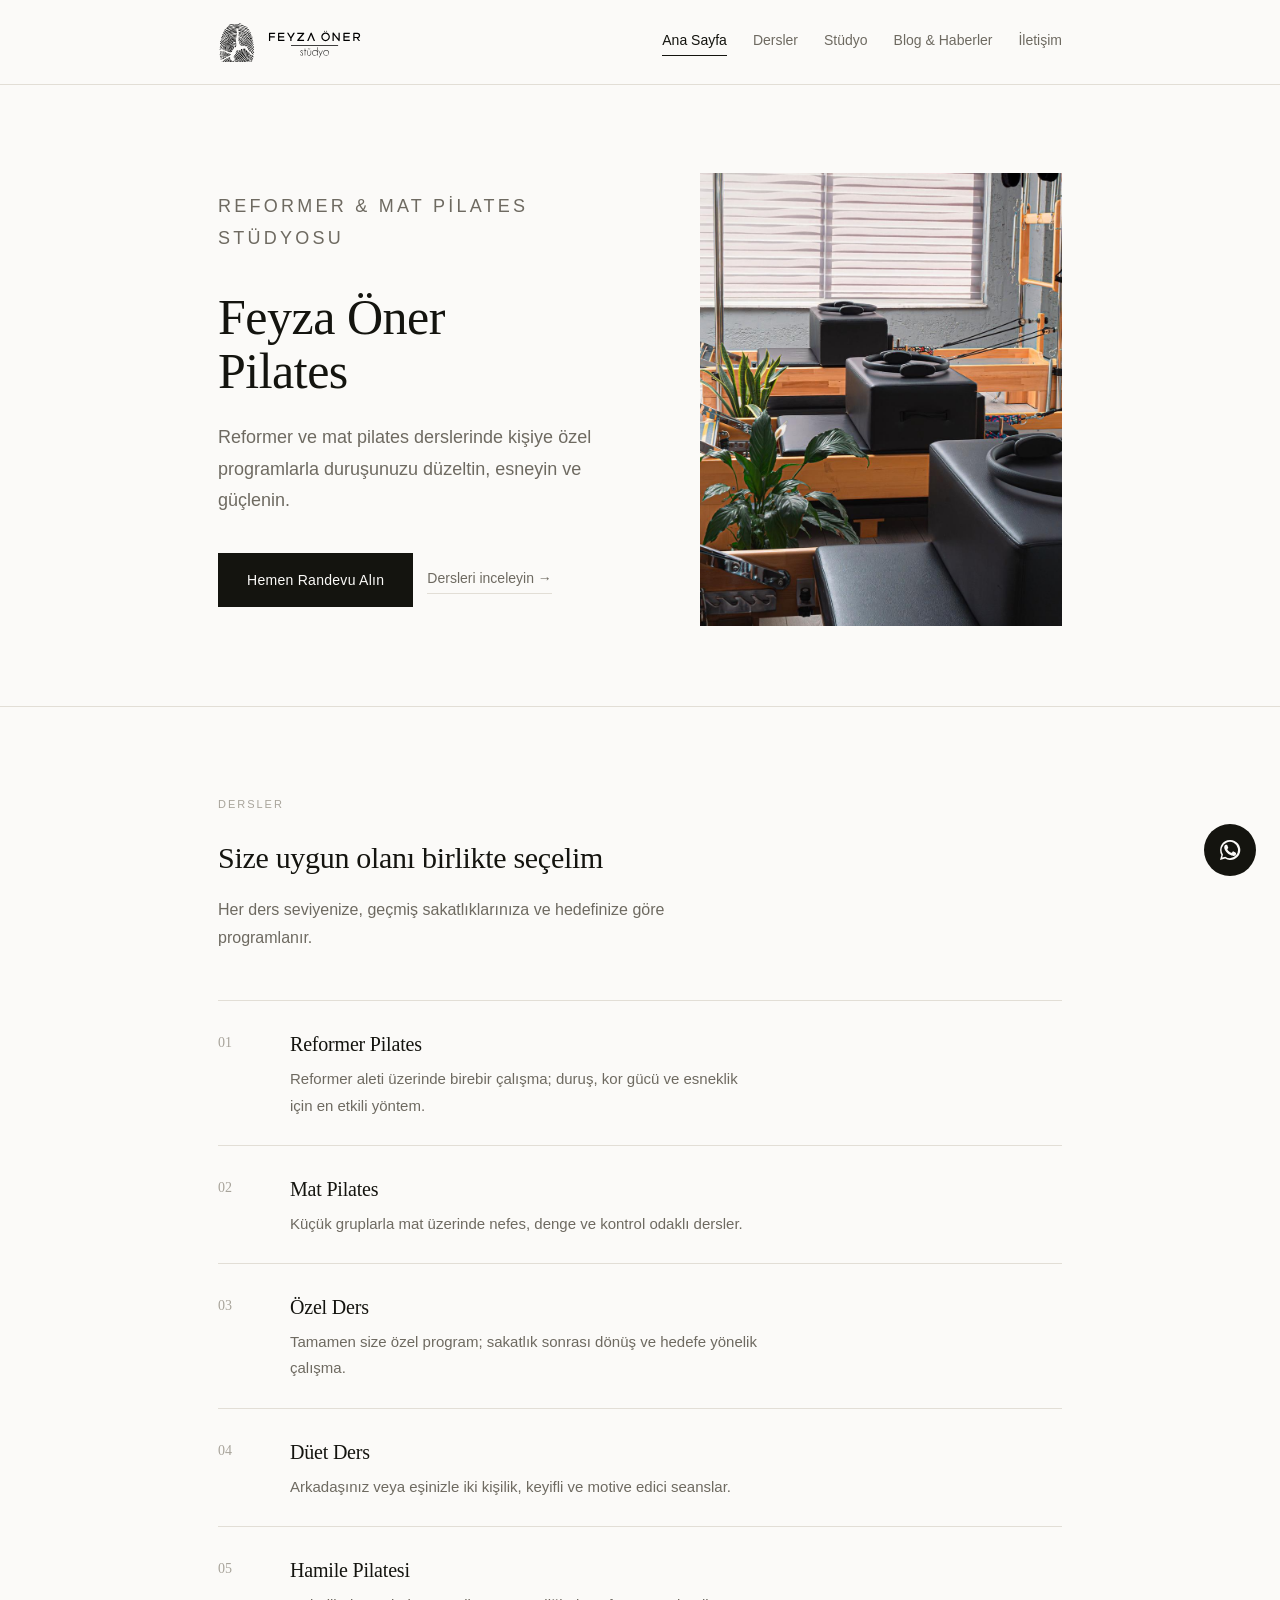
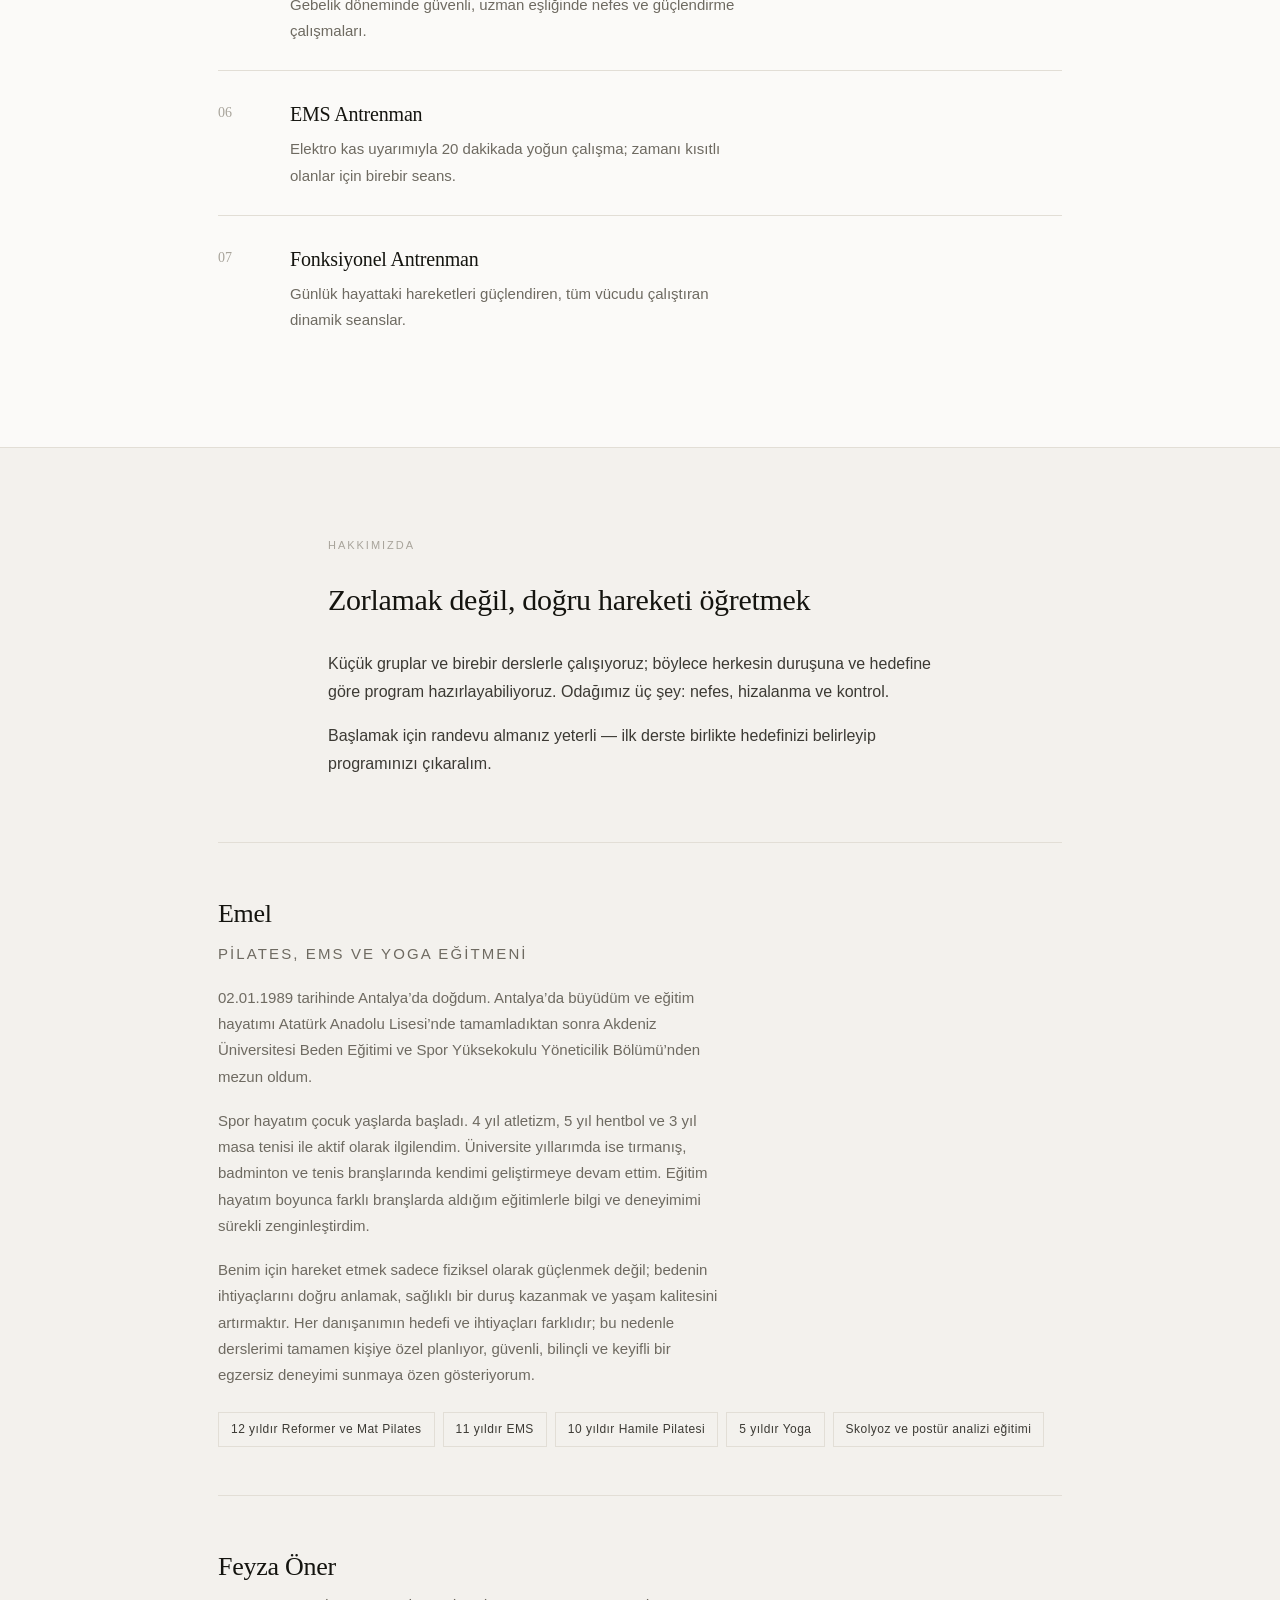
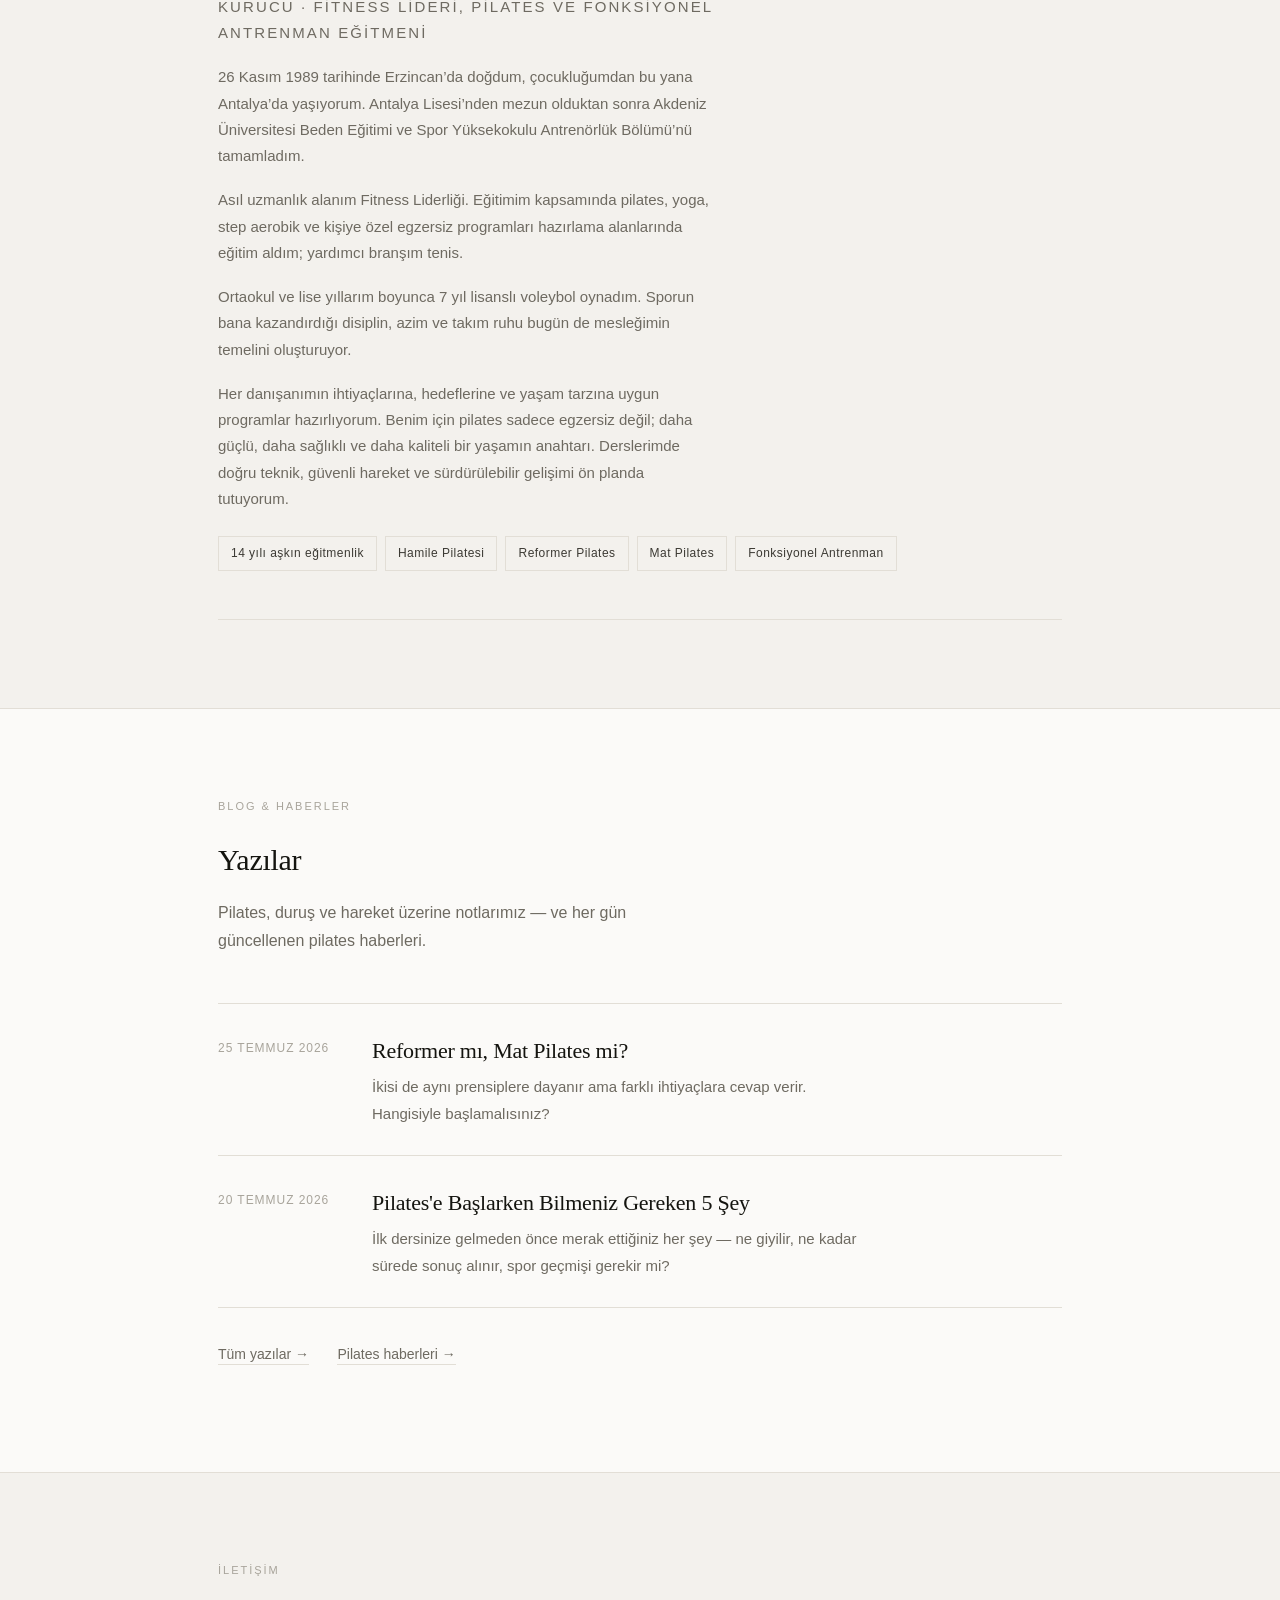
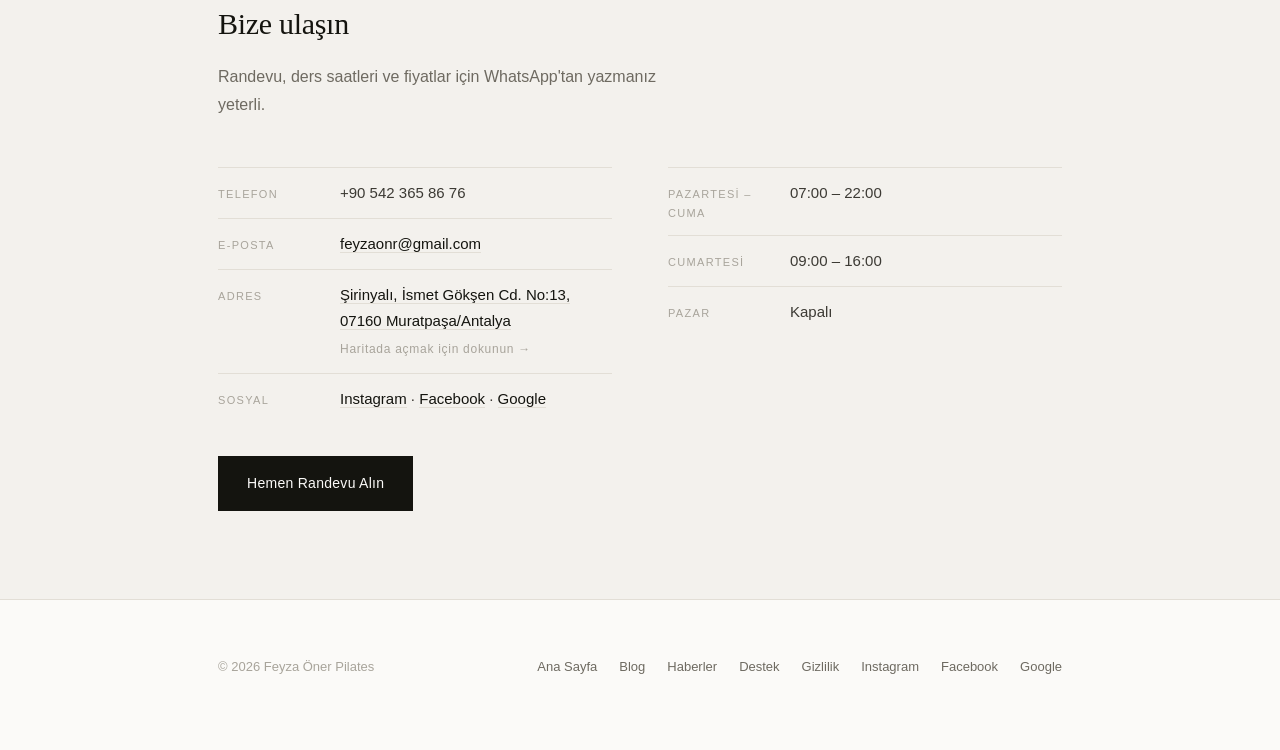
==== commit 004ce42d: "Hakkimizda bolumune egitmen tanitimlari eklendi Co-Authored-By: Claude Opus 5 <noreply@anthropic.com" ====
--- a/index.html
+++ b/index.html
@@ -51,6 +51,7 @@
       belirleyip programınızı çıkaralım.
     </p>
   </div>
+  <div class="wrap" id="ekip"></div>
 </section>
 
 <section id="blog">
@@ -107,6 +108,8 @@
     if (bos) bos.remove();
   }
 
+  window.ekipYaz(document.getElementById('ekip'));
+
   document.getElementById('dersListesi').innerHTML = (S.dersler || [])
     .map(function (d) {
       return '<div class="card"><h3>' + d.ad + '</h3><p>' + d.metin + '</p></div>';
--- a/style.css
+++ b/style.css
@@ -121,6 +121,37 @@
 .grid .card h3 { font-size: 20px; margin: 0; }
 .grid .card p { margin: 0; color: var(--ink-3); font-size: 15px; max-width: 56ch; }
 
+/* Eğitmen tanıtımları */
+#ekip { margin-top: 64px; }
+.kisi {
+  display: grid; grid-template-columns: 300px 1fr; gap: 40px;
+  padding: 48px 0; border-top: 1px solid var(--rule);
+}
+.kisi:last-child { border-bottom: 1px solid var(--rule); }
+.kisi-foto img {
+  width: 100%; aspect-ratio: 4 / 5; object-fit: cover; object-position: center top;
+  background: var(--paper-alt);
+}
+/* Fotoğraf yüklenemezse metin tüm genişliği kullansın (sınıfı app.js ekler). */
+.kisi.kisi-tek { grid-template-columns: 1fr; }
+.kisi-metin h3 {
+  font-size: 26px; margin: 0 0 4px;
+  font-family: ui-serif, Georgia, serif; color: var(--ink);
+}
+.kisi-unvan {
+  font-size: 11px; letter-spacing: 0.14em; text-transform: uppercase;
+  color: var(--ink-4); margin: 0 0 24px;
+}
+.kisi-metin p { margin: 0 0 18px; font-size: 15px; color: var(--ink-3); max-width: 60ch; }
+.kisi-deneyim {
+  list-style: none; margin: 24px 0 0; padding: 0;
+  display: flex; flex-wrap: wrap; gap: 8px;
+}
+.kisi-deneyim li {
+  font-size: 12px; letter-spacing: 0.04em; color: var(--ink-2);
+  border: 1px solid var(--rule); padding: 6px 12px;
+}
+
 /* Blog listesi — kutusuz satırlar */
 a.post {
   display: grid; grid-template-columns: 130px 1fr; gap: 4px 24px;
@@ -205,7 +236,8 @@
   padding: 56px 0 72px; color: var(--ink-4); font-size: 13px;
 }
 footer.site .wrap { display: flex; justify-content: space-between; gap: 20px; flex-wrap: wrap; }
-footer.site nav { display: flex; gap: 22px; }
+/* Bağlantı sayısı arttıkça (sosyal hesaplar) dar ekranda alta sarsın. */
+footer.site nav { display: flex; gap: 10px 22px; flex-wrap: wrap; }
 footer.site a { color: var(--ink-3); }
 footer.site a:hover { color: var(--ink); }
 
@@ -264,6 +296,11 @@
   a.post .date { grid-row: auto; padding-top: 0; }
   a.post h3 { font-size: 20px; }
   .grid .card { grid-template-columns: 34px 1fr; gap: 4px 14px; padding: 22px 0; }
+  #ekip { margin-top: 40px; }
+  .kisi { grid-template-columns: 1fr; gap: 24px; padding: 36px 0; }
+  .kisi-foto { max-width: 260px; }
+  .kisi-foto img { aspect-ratio: 1 / 1; }
+  .kisi-metin h3 { font-size: 22px; }
   article.post-body { padding: 48px 0 32px; }
   article.post-body h1 { font-size: 30px; }
   article.post-body p, article.post-body li { font-size: 16px; }
